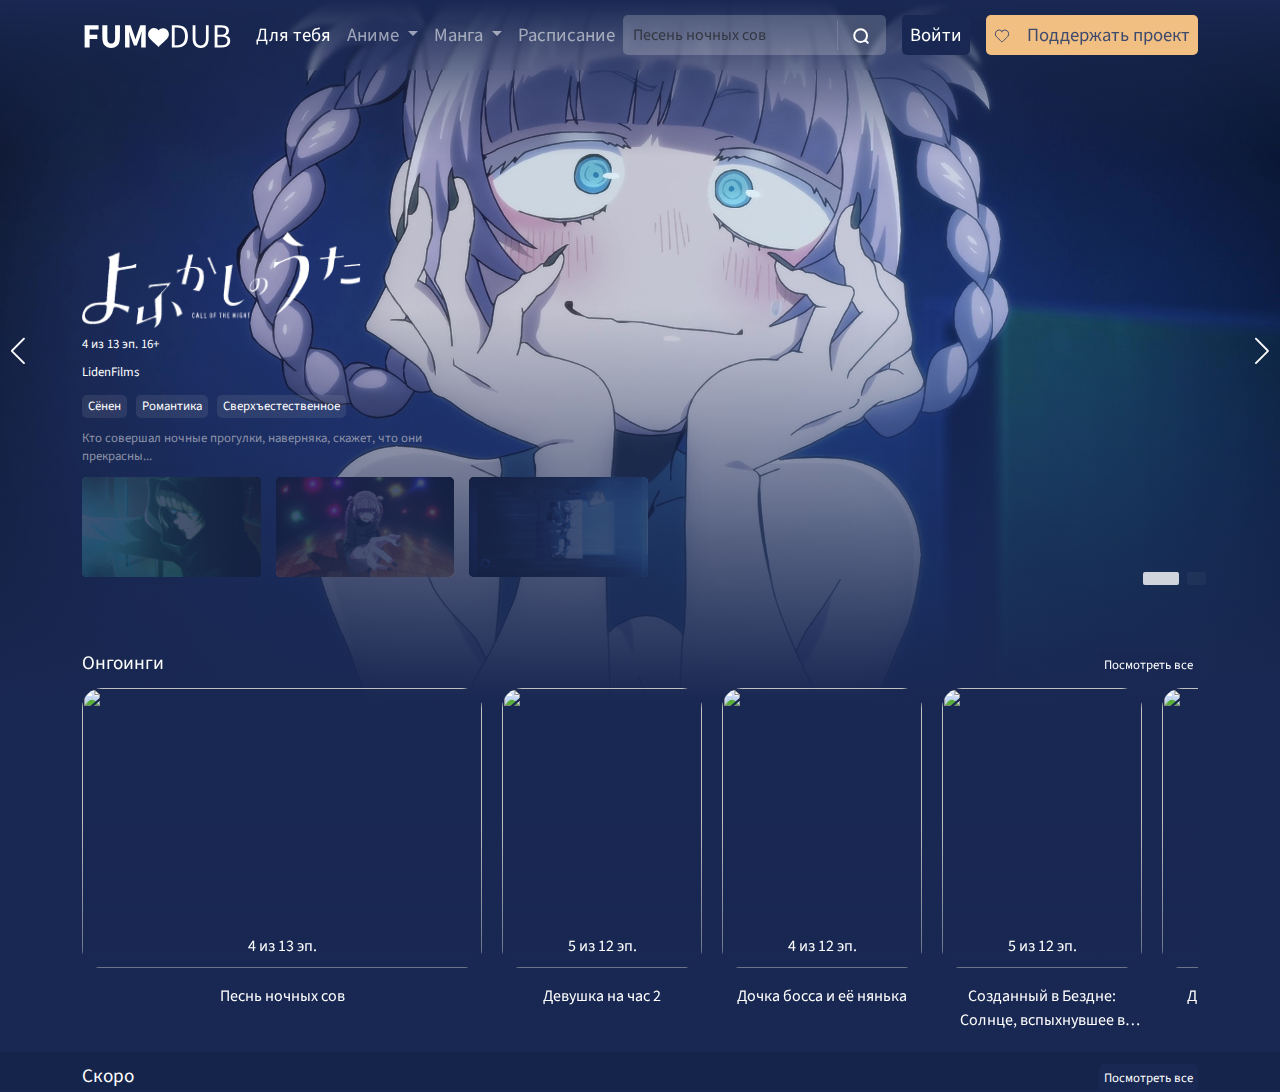
==== index.html @ e78cfb51 "Add files via upload" ====
<!DOCTYPE html>
<html lang="en">

<head>
  <meta charset="UTF-8">
  <meta http-equiv="X-UA-Compatible" content="IE=edge">
  <meta name="viewport" content="width=device-width, initial-scale=1.0">
  <title>Document</title>

  <link rel="preconnect" href="https://fonts.googleapis.com">
  <link rel="preconnect" href="https://cdn.jsdelivr.net">
  <link rel="preconnect" href="https://fonts.gstatic.com" crossorigin>

  <!-- style -->
  <link href="https://fonts.googleapis.com/css2?family=Source+Sans+Pro:wght@400;900&display=swap" rel="stylesheet">
  <link href="https://cdn.jsdelivr.net/npm/bootstrap@5.2.0/dist/css/bootstrap.min.css" rel="stylesheet">
  <link href="https://cdn.jsdelivr.net/npm/swiper@8/swiper-bundle.min.css" rel="stylesheet">
  <link rel="stylesheet" href="assets/css/style.css">
  <link rel="stylesheet" href="assets/css/about.css">
  <link rel="stylesheet" href="assets/css/player.css">

  <!-- scripts -->
  <script src="https://cdn.jsdelivr.net/npm/workbox-cdn@5.1.4/workbox/workbox-sw.min.js"></script>
  <script src="https://cdn.jsdelivr.net/npm/jquery@3.2.1/dist/jquery.min.js"></script>
  <script src="https://cdn.jsdelivr.net/npm/bootstrap@5.2.0/dist/js/bootstrap.bundle.min.js"></script>
  <script src="https://cdn.jsdelivr.net/npm/swiper@8/swiper-bundle.min.js"></script>
  <script src="assets/js/script.js"></script>

</head>

<body>

  <header>
    <nav class="navbar navbar-expand-lg navbar-dark">
      <div class="container">
        <a class="navbar-brand" href="#">
          <span>
                        <strong>Fum</strong>❤️dub
                    </span>

          <svg width="150" height="44" viewBox="0 0 150 44" fill="none" xmlns="http://www.w3.org/2000/svg">
            <path d="M2.618 34.5V12.332H16.592V16.548H7.616V21.682H15.3V25.898H7.616V34.5H2.618ZM29.1861 34.908C26.3074 34.908 24.1087 34.058 22.5901 32.358C21.0714 30.658 20.3121 27.9493 20.3121 24.232V12.332H25.3441V24.742C25.3441 26.918 25.6727 28.4367 26.3301 29.298C26.9874 30.1593 27.9394 30.59 29.1861 30.59C30.4327 30.59 31.3961 30.1593 32.0761 29.298C32.7561 28.4367 33.0961 26.918 33.0961 24.742V12.332H37.9241V24.232C37.9241 27.9493 37.1761 30.658 35.6801 32.358C34.2067 34.058 32.0421 34.908 29.1861 34.908ZM43.0594 34.5V12.332H48.5334L52.1034 22.192C52.3301 22.8267 52.5454 23.4953 52.7494 24.198C52.9534 24.9007 53.1687 25.592 53.3954 26.272H53.5314C53.7581 25.592 53.9621 24.9007 54.1434 24.198C54.3474 23.4953 54.5627 22.8267 54.7894 22.192L58.2914 12.332H63.7314V34.5H59.1754V26.374C59.1754 25.6487 59.2094 24.844 59.2774 23.96C59.3681 23.0533 59.4587 22.1467 59.5494 21.24C59.6627 20.3333 59.7534 19.5287 59.8214 18.826H59.6854L57.8834 24.096L54.7214 32.562H51.9674L48.8054 24.096L47.0374 18.826H46.9014C46.9921 19.5287 47.0827 20.3333 47.1734 21.24C47.2641 22.1467 47.3434 23.0533 47.4114 23.96C47.5021 24.844 47.5474 25.6487 47.5474 26.374V34.5H43.0594ZM89.8198 34.5V12.196H95.3958C98.8411 12.196 101.459 13.1593 103.25 15.086C105.04 16.99 105.936 19.71 105.936 23.246C105.936 26.8047 105.04 29.57 103.25 31.542C101.482 33.514 98.9091 34.5 95.5318 34.5H89.8198ZM92.6418 32.188H95.1918C97.7984 32.188 99.7478 31.406 101.04 29.842C102.354 28.2553 103.012 26.0567 103.012 23.246C103.012 20.4353 102.354 18.282 101.04 16.786C99.7478 15.2673 97.7984 14.508 95.1918 14.508H92.6418V32.188ZM118.66 34.908C117.141 34.908 115.77 34.602 114.546 33.99C113.344 33.378 112.392 32.3693 111.69 30.964C110.987 29.5587 110.636 27.666 110.636 25.286V12.196H113.458V25.354C113.458 27.1447 113.684 28.5613 114.138 29.604C114.614 30.624 115.237 31.3493 116.008 31.78C116.801 32.2107 117.685 32.426 118.66 32.426C119.657 32.426 120.552 32.2107 121.346 31.78C122.139 31.3493 122.762 30.624 123.216 29.604C123.692 28.5613 123.93 27.1447 123.93 25.354V12.196H126.65V25.286C126.65 27.666 126.298 29.5587 125.596 30.964C124.893 32.3693 123.941 33.378 122.74 33.99C121.538 34.602 120.178 34.908 118.66 34.908ZM132.652 34.5V12.196H139.282C140.8 12.196 142.126 12.3773 143.26 12.74C144.416 13.1027 145.311 13.6807 145.946 14.474C146.603 15.2673 146.932 16.3213 146.932 17.636C146.932 18.7467 146.648 19.7553 146.082 20.662C145.538 21.546 144.733 22.158 143.668 22.498V22.634C145.005 22.8833 146.093 23.45 146.932 24.334C147.793 25.218 148.224 26.4307 148.224 27.972C148.224 29.4227 147.861 30.6353 147.136 31.61C146.433 32.5847 145.447 33.31 144.178 33.786C142.908 34.262 141.435 34.5 139.758 34.5H132.652ZM135.474 21.682H138.772C140.676 21.682 142.047 21.3533 142.886 20.696C143.724 20.0387 144.144 19.1433 144.144 18.01C144.144 16.718 143.702 15.8 142.818 15.256C141.956 14.712 140.653 14.44 138.908 14.44H135.474V21.682ZM135.474 32.256H139.35C141.276 32.256 142.772 31.9047 143.838 31.202C144.903 30.4767 145.436 29.366 145.436 27.87C145.436 26.4873 144.903 25.4787 143.838 24.844C142.795 24.1867 141.299 23.858 139.35 23.858H135.474V32.256Z" fill="white" />
            <path fill-rule="evenodd" clip-rule="evenodd" d="M76.4928 17.3498C74.4101 14.915 70.9372 14.26 68.3277 16.4896C65.7183 18.7191 65.3509 22.4469 67.4001 25.0838C69.1039 27.2762 74.2601 31.9001 75.95 33.3967C76.1391 33.5641 76.2336 33.6479 76.3439 33.6807C76.4401 33.7095 76.5454 33.7095 76.6417 33.6807C76.7519 33.6479 76.8465 33.5641 77.0355 33.3967C78.7255 31.9001 83.8817 27.2762 85.5854 25.0838C87.6346 22.4469 87.3121 18.6957 84.6578 16.4896C82.0036 14.2835 78.5754 14.915 76.4928 17.3498Z" fill="white" />
          </svg>
        </a>

        <button class="navbar-toggler" type="button" data-bs-toggle="collapse" data-bs-target="#navbarSupportedContent" aria-controls="navbarSupportedContent" aria-expanded="false" aria-label="Toggle navigation">
          <span class="navbar-toggler-icon"></span>
        </button>

        <div class="collapse navbar-collapse" id="navbarSupportedContent">
          <ul class="navbar-nav me-auto mb-2 mb-lg-0">
            <li class="nav-item">
              <a class="nav-link active" aria-current="page" href="#">Для тебя</a>
            </li>
            <li class="nav-item dropdown">
              <a class="nav-link dropdown-toggle" href="#" role="button" data-bs-toggle="dropdown" aria-expanded="false">
                                Аниме
                            </a>
              <ul class="dropdown-menu">
                <li><a class="dropdown-item" href="#">Аниме</a></li>
                <li><a class="dropdown-item" href="#">Хентай</a></li>
                <li><a class="dropdown-item" href="#">Фильмы</a></li>
                <li><a class="dropdown-item" href="#">Овы</a></li>
              </ul>
            </li>
            <li class="nav-item dropdown">
              <a class="nav-link dropdown-toggle" href="#" role="button" data-bs-toggle="dropdown" aria-expanded="false">
                                Манга
                            </a>
              <ul class="dropdown-menu">
                <li><a class="dropdown-item" href="#">Манга</a></li>
                <li><a class="dropdown-item" href="#">Хентай манга</a></li>
              </ul>
            </li>
            <li class="nav-item">
              <a class="nav-link" aria-current="page" href="#">Расписание</a>
            </li>
          </ul>
          <form class="d-flex mb-2 mb-lg-0" role="search">
            <input class="form-control me-2" type="search" placeholder="Песень ночных сов" aria-label="Search">
            <button type="submit">
              <svg width="18" height="18" viewBox="0 0 18 18" fill="none" xmlns="http://www.w3.org/2000/svg">
                <path d="M15.75 15.75L13.1251 13.125M15 8.625C15 12.1458 12.1458 15 8.625 15C5.10418 15 2.25 12.1458 2.25 8.625C2.25 5.10418 5.10418 2.25 8.625 2.25C12.1458 2.25 15 5.10418 15 8.625Z" stroke="white" stroke-width="2" stroke-linecap="round" stroke-linejoin="round" />
              </svg>
            </button>
          </form>
          <ul class="navbar-nav ms-lg-3">
            <li class="nav-item">
              <a class="nav-link btn-default" aria-current="page" href="#">Войти</a>
            </li>

            <li class="nav-item">
              <a class="nav-link ms-lg-3 btn-primary" aria-current="page" href="#">
                <svg width="16" height="16" viewBox="0 0 16 16" fill="none" xmlns="http://www.w3.org/2000/svg">
                  <path fill-rule="evenodd" clip-rule="evenodd" d="M7.99548 3.42388C6.66257 1.8656 4.43987 1.44643 2.76984 2.87334C1.0998 4.30026 0.864686 6.68598 2.17617 8.3736C3.26659 9.77674 6.56656 12.7361 7.64811 13.6939C7.76911 13.801 7.82961 13.8546 7.90018 13.8757C7.96178 13.8941 8.02917 13.8941 8.09077 13.8757C8.16134 13.8546 8.22184 13.801 8.34284 13.6939C9.42439 12.7361 12.7244 9.77674 13.8148 8.3736C15.1263 6.68598 14.9199 4.28525 13.2211 2.87334C11.5224 1.46144 9.32838 1.8656 7.99548 3.42388Z" stroke="currentColor" stroke-linecap="round" stroke-linejoin="round" />
                </svg>
                <span>Поддержать проект</span>
              </a>
            </li>
          </ul>
        </div>
      </div>
    </nav>
  </header>

  <main>
    <section class="slider">
      <div class="swiper swiper-height" id="main">
        <div class="swiper-wrapper">

          <div class="swiper-slide">
            <div class="swiper-slide-image">
              <img src="assets/img/bg0.jpg" alt="">
            </div>
            <script>
              $(function() {
                var height = window.innerHeight
                document.documentElement.clientHeight
                document.body.clientHeight;
                $('.swiper-height').height(height - 200);
              });
            </script>
            <div class="content">
              <div class="container">
                <div class="swiper-info">
                  <a href="#" class="image"><img src="assets/img/logo0.png" alt=""></a>
                  <br>
                  <span class="episodes">4 из 13 эп. <span class="age">16+</span></span>
                  <br>
                  <span class="studio">LidenFilms</span>

                  <span class="genres">
                                    <a class="genre">Сёнен</a>
                                    <a class="genre">Романтика</a>
                                    <a class="genre">Сверхъестественное</a>
                                </span>

                  <div class="description">Кто совершал ночные прогулки, наверняка, скажет, что они прекрасны...</div>
                </div>

                <div class="screenshots">
                  <a href="assets/img/scr01.jpg" class="screenshot"><img src="assets/img/scr01.jpg" alt=""></a>
                  <a href="assets/img/scr02.jpg" class="screenshot"><img src="assets/img/scr02.jpg" alt=""></a>
                  <a href="assets/img/scr03.jpg" class="screenshot"><img src="assets/img/scr03.jpg" alt=""></a>
                </div>
              </div>
            </div>
          </div>

          <div class="swiper-slide">
            <div class="swiper-slide-image">
              <img src="assets/img/bg0.jpg" alt="">
            </div>
            <div class="content">
              <div class="container">
                <div class="swiper-info">
                  <a href="#" class="image"><img src="assets/img/logo0.png" alt=""></a>
                  <br>
                  <span class="episodes">4 из 13 эп. <span class="age">16+</span></span>
                  <br>
                  <span class="studio">LidenFilms</span>

                  <span class="genres">
                                    <a class="genre">Сёнен</a>
                                    <a class="genre">Романтика</a>
                                    <a class="genre">Сверхъестественное</a>
                                </span>

                  <div class="description">Кто совершал ночные прогулки, наверняка, скажет, что они прекрасны...</div>
                </div>

                <div class="screenshots">
                  <a href="assets/img/scr01.jpg" class="screenshot"><img src="assets/img/scr01.jpg" alt=""></a>
                  <a href="assets/img/scr02.jpg" class="screenshot"><img src="assets/img/scr02.jpg" alt=""></a>
                  <a href="assets/img/scr03.jpg" class="screenshot"><img src="assets/img/scr03.jpg" alt=""></a>
                </div>
              </div>
            </div>
          </div>

        </div>

        <div class="swiper-button-prev"></div>
        <div class="swiper-button-next"></div>

        <div class="swiper-pagination-controll">
          <div class="container">
            <div class="swiper-pagination"></div>
          </div>
        </div>

      </div>
    </section>
    <section class="container ongoing-main">
      <div class="ongoing-btn">
        <div><span>Онгоинги</span></div>
        <div><a href="#">Посмотреть все</a></div>
      </div>
    </section>
    <section class="container">
      <div class="swiper swiper-list" first-big="true">
        <div class="swiper-wrapper">
          <a href="about.html" class="swiper-slide swiper-slide-poster">
            <div class="image">
              <img class="anime-poster-main" src="https://sun9-36.userapi.com/impg/wXo1UVADzMDuI8hibMqL_8cpgNIxTIYBtW_VhA/epdQDRCriRQ.jpg?size=1260x1786&quality=96&sign=2b623935d46c7ee5505190f42ed2bf5a&type=album" alt="">
              <div class="episodes">4 из 13 эп.</div>
            </div>
            <div class="title">Песнь ночных сов</div>
          </a>
          <a href="about.html" class="swiper-slide swiper-slide-poster">
            <div class="image">
              <img class="anime-poster-main" src="https://sun9-3.userapi.com/impg/DoBTy8W7w6cqKaO_12uG78fiJSIqXBZRsSCsbg/OPRW8thlWY4.jpg?size=707x1000&quality=95&sign=cbfad263cde83dfdc680903c0025e70d&type=album" alt="">
              <div class="episodes">5 из 12 эп.</div>
            </div>
            <div class="title">Девушка на час 2</div>
          </a>
          <a href="about.html" class="swiper-slide swiper-slide-poster">
            <div class="image">
              <img class="anime-poster-main" src="https://sun9-45.userapi.com/impg/wmu4uMLK-QwYuEIvQAkOTqwExYdGSAnVXVRViQ/m_YUSYq-Ga4.jpg?size=688x1120&quality=96&sign=d61592c447057a402175e8a237e7e74c&type=album" alt="">
              <div class="episodes">4 из 12 эп.</div>
            </div>
            <div class="title">Дочка босса и её нянька</div>
          </a>
          <a href="about.html" class="swiper-slide swiper-slide-poster">
            <div class="image">
              <img class="anime-poster-main" src="https://sun9-60.userapi.com/impg/_YRfi_prMwHhV37LLju9EHQGHpnNfick9dM_KA/ryatw5zHJkA.jpg?size=707x1000&quality=96&sign=8c1041b75efceeb5e719c19bf1d57327&type=album" alt="">
              <div class="episodes">5 из 12 эп.</div>
            </div>
            <div class="title">Созданный в Бездне: Солнце, вспыхнувшее в Золотом городе</div>
          </a>
          <a href="about.html" class="swiper-slide swiper-slide-poster">
            <div class="image">
              <img class="anime-poster-main" src="https://sun9-81.userapi.com/impg/MOnAEN0eyhpMWIPsws3V8llrSMppDs4J3yWBjg/apfCZVIvGHw.jpg?size=1280x1808&quality=96&sign=9f707db19ef6244c79883fc5fdcaa477&type=album" alt="">
              <div class="episodes">5 из 12 эп.</div>
            </div>
            <div class="title">Дропкик злого духа 3</div>
          </a>
          <a href="about.html" class="swiper-slide swiper-slide-poster">
            <div class="image">
              <img class="anime-poster-main" src="https://sun9-4.userapi.com/impg/alSgw8CmjbtAOTUTYUBo_UzrS_fKNnov1ypz5g/kiW3yWqIyaU.jpg?size=749x801&quality=95&sign=7a9cbee7952a25131de99fe504221c07&type=album" alt="">
              <div class="episodes">228 из 1337 эп.</div>
            </div>
            <div class="title">Заглушка для свайпа</div>
          </a>
          <a href="about.html" class="swiper-slide swiper-slide-poster">
            <div class="image">
              <img class="anime-poster-main" src="https://sun9-4.userapi.com/impg/alSgw8CmjbtAOTUTYUBo_UzrS_fKNnov1ypz5g/kiW3yWqIyaU.jpg?size=749x801&quality=95&sign=7a9cbee7952a25131de99fe504221c07&type=album" alt="">
              <div class="episodes">228 из 1337 эп.</div>
            </div>
            <div class="title">Заглушка для свайпа</div>
          </a>
          <a href="about.html" class="swiper-slide swiper-slide-poster">
            <div class="image">
              <img class="anime-poster-main" src="https://sun9-4.userapi.com/impg/alSgw8CmjbtAOTUTYUBo_UzrS_fKNnov1ypz5g/kiW3yWqIyaU.jpg?size=749x801&quality=95&sign=7a9cbee7952a25131de99fe504221c07&type=album" alt="">
              <div class="episodes">228 из 1337 эп.</div>
            </div>
            <div class="title">Заглушка для свайпа</div>
          </a>
          <a href="about.html" class="swiper-slide swiper-slide-poster">
            <div class="image">
              <img class="anime-poster-main" src="https://sun9-4.userapi.com/impg/alSgw8CmjbtAOTUTYUBo_UzrS_fKNnov1ypz5g/kiW3yWqIyaU.jpg?size=749x801&quality=95&sign=7a9cbee7952a25131de99fe504221c07&type=album" alt="">
              <div class="episodes">228 из 1337 эп.</div>
            </div>
            <div class="title">Заглушка для свайпа</div>
          </a>
          <a href="about.html" class="swiper-slide swiper-slide-poster">
            <div class="image">
              <img class="anime-poster-main" src="https://sun9-4.userapi.com/impg/alSgw8CmjbtAOTUTYUBo_UzrS_fKNnov1ypz5g/kiW3yWqIyaU.jpg?size=749x801&quality=95&sign=7a9cbee7952a25131de99fe504221c07&type=album" alt="">
              <div class="episodes">228 из 1337 эп.</div>
            </div>
            <div class="title">Заглушка для свайпа</div>
          </a>
          <a href="about.html" class="swiper-slide swiper-slide-poster">
            <div class="image">
              <img class="anime-poster-main" src="https://sun9-4.userapi.com/impg/alSgw8CmjbtAOTUTYUBo_UzrS_fKNnov1ypz5g/kiW3yWqIyaU.jpg?size=749x801&quality=95&sign=7a9cbee7952a25131de99fe504221c07&type=album" alt="">
              <div class="episodes">228 из 1337 эп.</div>
            </div>
            <div class="title">Заглушка для свайпа</div>
          </a>
          <a href="about.html" class="swiper-slide swiper-slide-poster">
            <div class="image">
              <img class="anime-poster-main" src="https://sun9-4.userapi.com/impg/alSgw8CmjbtAOTUTYUBo_UzrS_fKNnov1ypz5g/kiW3yWqIyaU.jpg?size=749x801&quality=95&sign=7a9cbee7952a25131de99fe504221c07&type=album" alt="">
              <div class="episodes">228 из 1337 эп.</div>
            </div>
            <div class="title">Заглушка для свайпа</div>
          </a>
          <a href="about.html" class="swiper-slide swiper-slide-poster">
            <div class="image">
              <img class="anime-poster-main" src="https://sun9-4.userapi.com/impg/alSgw8CmjbtAOTUTYUBo_UzrS_fKNnov1ypz5g/kiW3yWqIyaU.jpg?size=749x801&quality=95&sign=7a9cbee7952a25131de99fe504221c07&type=album" alt="">
              <div class="episodes">228 из 1337 эп.</div>
            </div>
            <div class="title">Заглушка для свайпа</div>
          </a>
          <a href="about.html" class="swiper-slide swiper-slide-poster">
            <div class="image">
              <img class="anime-poster-main" src="https://sun9-4.userapi.com/impg/alSgw8CmjbtAOTUTYUBo_UzrS_fKNnov1ypz5g/kiW3yWqIyaU.jpg?size=749x801&quality=95&sign=7a9cbee7952a25131de99fe504221c07&type=album" alt="">
              <div class="episodes">228 из 1337 эп.</div>
            </div>
            <div class="title">Заглушка для свайпа</div>
          </a>
          <a href="about.html" class="swiper-slide swiper-slide-poster">
            <div class="image">
              <img class="anime-poster-main" src="https://sun9-4.userapi.com/impg/alSgw8CmjbtAOTUTYUBo_UzrS_fKNnov1ypz5g/kiW3yWqIyaU.jpg?size=749x801&quality=95&sign=7a9cbee7952a25131de99fe504221c07&type=album" alt="">
              <div class="episodes">228 из 1337 эп.</div>
            </div>
            <div class="title">Заглушка для свайпа</div>
          </a>
          <a href="about.html" class="swiper-slide swiper-slide-poster">
            <div class="image">
              <img class="anime-poster-main" src="https://sun9-4.userapi.com/impg/alSgw8CmjbtAOTUTYUBo_UzrS_fKNnov1ypz5g/kiW3yWqIyaU.jpg?size=749x801&quality=95&sign=7a9cbee7952a25131de99fe504221c07&type=album" alt="">
              <div class="episodes">228 из 1337 эп.</div>
            </div>
            <div class="title">Заглушка для свайпа</div>
          </a>
        </div>
      </div>
    </section>
    <section class="later">
      <div class="container">
        <div class="later-btn">
          <div><span>Скоро</span></div>
          <div><a href="#">Посмотреть все</a></div>
        </div>
      </div>
    </section>
  </main>
</body>

</html>
---- assets/css/style.css ----
html {
  --navbar-color: #15244B;
  --text-prmary: #FFFFFF;
  --text-default: #8C93A8;
  --button-bg: #3F4B6D;
  --button-primary: #F2BF83;
  --button-primary--hover: #fcdab2;
  --bg: #192852;
  --bg-dark: #15244B;
  --bg-footer: #0D193A;
  --swiper-navigation-size: 27px !important;
}

html body {
  font-family: 'Source Sans Pro', sans-serif;
  background-color: var(--bg);
  color: var(--text-default);
  font-size: 14pt;
}

html body .navbar {
  position: fixed;
  left: 0;
  right: 0;
  top: 0;
  background: transparent;
  z-index: 1000;
  -webkit-backdrop-filter: blur(2px);
          backdrop-filter: blur(2px);
  -webkit-transition: .5s;
  transition: .5s;
}

html body .navbar.navbar-fixed {
  background-color: #15244bb8;
  -webkit-backdrop-filter: blur(10px);
          backdrop-filter: blur(10px);
  -webkit-transition: .5s;
  transition: .5s;
}

html body .navbar .navbar-brand span {
  display: none;
}

html body .navbar form[role=search] {
  background: rgba(255, 255, 255, 0.2);
  border-radius: 5px;
  padding: 5px 10px;
  -webkit-backdrop-filter: blur(10px);
          backdrop-filter: blur(10px);
}

html body .navbar form[role=search] button {
  background: none;
  border: none;
  position: relative;
  padding-left: 15px;
}

html body .navbar form[role=search] button::before {
  content: '';
  position: absolute;
  top: 0;
  left: 0;
  bottom: 0;
  background: rgba(217, 217, 217, 0.2);
  width: 1px;
  height: 100%;
}

html body .navbar form[role=search] input {
  padding: 0;
  background: none;
  border: none;
  color: white;
  min-width: 186px;
  outline: none !important;
}

html body .swiper.swiper-list {
  margin-bottom: 20px;
}

html body .swiper.swiper-list .swiper-slide-poster {
  text-align: center;
  text-decoration: none;
  color: var(--text-prmary);
  -webkit-transition: 1s;
  transition: 1s;
  font-size: 16px;
}

@media (min-width: 1200px) {
  html body .swiper.swiper-list .swiper-slide-poster {
    max-width: 200px;
  }
}

html body .swiper.swiper-list .swiper-slide-poster .image {
  width: 100%;
  height: 280px;
  overflow: hidden;
  position: relative;
  border-radius: 20px;
  margin-bottom: 16px;
}

html body .swiper.swiper-list .swiper-slide-poster .image::before {
  content: '';
  position: absolute;
  z-index: 1;
  left: 0;
  right: 0;
  bottom: 0;
  width: 100%;
  height: 280px;
  background: -webkit-gradient(linear, left top, left bottom, color-stop(47.24%, rgba(25, 40, 82, 0)), color-stop(94.78%, rgba(25, 40, 82, 0.5)));
  background: linear-gradient(180deg, rgba(25, 40, 82, 0) 47.24%, rgba(25, 40, 82, 0.5) 94.78%);
}

html body .swiper.swiper-list .swiper-slide-poster .image .episodes {
  position: absolute;
  left: 0;
  right: 0;
  bottom: 0;
  z-index: 2;
  text-align: center;
  color: var(--text-prmary);
  font-size: 16px;
  padding-bottom: 10px;
}

html body .swiper.swiper-list .swiper-slide-poster .image img {
  width: 100%;
  -o-object-fit: cover;
     object-fit: cover;
}

@media (min-width: 1200px) {
  html body .swiper[first-big=true] .swiper-slide-active {
    max-width: 400px;
    -webkit-transition: 1s;
    transition: 1s;
  }
}

html body .swiper#main {
  position: relative;
  width: 100%;
}

html body .swiper#main .swiper-button-next, html body .swiper#main .swiper-button-prev {
  color: var(--text-prmary);
}

html body .swiper#main .swiper-pagination-controll .container {
  position: relative;
}

html body .swiper#main .swiper-pagination-controll .container .swiper-pagination-bullets {
  left: unset;
  right: 0;
  bottom: 115px;
  display: -webkit-box;
  display: -ms-flexbox;
  display: flex;
  width: auto;
}

html body .swiper#main .swiper-pagination-controll .container .swiper-pagination-bullets .swiper-pagination-bullet {
  width: 19px;
  height: 13px;
  background: rgba(255, 255, 255, 0.2);
  border-radius: 2px;
  -webkit-transition: .3s;
  transition: .3s;
}

html body .swiper#main .swiper-pagination-controll .container .swiper-pagination-bullets .swiper-pagination-bullet.swiper-pagination-bullet-active {
  width: 36px;
  height: 13px;
  background: rgba(255, 255, 255, 0.8);
  border-radius: 2px;
  -webkit-transition: .3s;
  transition: .3s;
}

html body .swiper#main .swiper-slide {
  position: relative;
  z-index: 0;
}
.swiper-slide .title {
  overflow: hidden;
  text-overflow: ellipsis;
  display: -webkit-box;
  -webkit-line-clamp: 2;
          line-clamp: 2; 
  -webkit-box-orient: vertical;
}

html body .swiper#main .swiper-slide::before {
  content: '';
  position: absolute;
  top: 0;
  left: 0;
  right: 0;
  height: 156px;
  background: -webkit-gradient(linear, left top, left bottom, from(#192852), to(rgba(24, 38, 80, 0)));
  background: linear-gradient(180deg, #192852 0%, rgba(24, 38, 80, 0) 100%);
  z-index: 5;
  pointer-events: none;
  -webkit-user-select: none;
     -moz-user-select: none;
      -ms-user-select: none;
          user-select: none;
}

html body .swiper#main .swiper-slide::after {
  content: '';
  position: absolute;
  bottom: 0;
  left: 0;
  right: 0;
  height: 392px;
  background: -webkit-gradient(linear, left top, left bottom, from(rgba(24, 38, 80, 0)), color-stop(58.85%, rgba(24, 39, 81, 0.64)), to(#192852));
  background: linear-gradient(180deg, rgba(24, 38, 80, 0) 0%, rgba(24, 39, 81, 0.64) 58.85%, #192852 100%);
  z-index: 5;
  pointer-events: none;
  -webkit-user-select: none;
     -moz-user-select: none;
      -ms-user-select: none;
          user-select: none;
}

html body .swiper#main .swiper-slide .swiper-slide-image {
  pointer-events: none;
  -webkit-user-select: none;
     -moz-user-select: none;
      -ms-user-select: none;
          user-select: none;
}

html body .swiper#main .swiper-slide .swiper-slide-image img {
  width: 100%;
  -o-object-fit: cover;
     object-fit: cover;
}

html body .swiper#main .swiper-slide .content {
  position: absolute;
  z-index: 10;
  bottom: 123px;
  left: 0;
  right: 0;
  margin-left: 0px;
  -webkit-transition: .3s;
  transition: .3s;
}

html body .swiper#main .swiper-slide .content .container {
  display: -webkit-box;
  display: -ms-flexbox;
  display: flex;
  -webkit-box-orient: vertical;
  -webkit-box-direction: normal;
      -ms-flex-direction: column;
          flex-direction: column;
  -webkit-box-align: start;
      -ms-flex-align: start;
          align-items: flex-start;
}

html body .swiper#main .swiper-slide .content .container .image {
  margin-bottom: 2%;
  -webkit-transform: scale(1);
          transform: scale(1);
  -webkit-transition: .3s;
  transition: .3s;
}

html body .swiper#main .swiper-slide .content .container .image img {
  width: 50%;
}

html body .swiper#main .swiper-slide .content .container .image:hover {
  -webkit-transform: scale(1.1);
          transform: scale(1.1);
  -webkit-transition: .3s;
  transition: .3s;
}

html body .swiper#main .swiper-slide .content .container .episodes {
  color: var(--text-prmary);
  font-size: 1vw;
}

html body .swiper#main .swiper-slide .content .container .studio {
  color: var(--text-prmary);
  font-size: 1vw;
}

html body .swiper#main .swiper-slide .content .container .genres {
  display: -webkit-box;
  display: -ms-flexbox;
  display: flex;
  margin-bottom: 2%;
  margin-top: 2%;
}

html body .swiper#main .swiper-slide .content .container .genres a {
  color: var(--text-prmary);
  background: rgba(217, 217, 217, 0.1);
  border-radius: 5px;
  padding: 2px 6px;
  gap: 10px;
  margin-right: 9px;
  font-size: 1vw;
  text-decoration: none;
}

html body .swiper#main .swiper-slide .content .container .description {
  width: 70%;
  margin-bottom: 2%;
  line-height: 18px;
  font-size: 1vw;
  overflow: hidden;
  text-overflow: ellipsis;
  display: -webkit-box;
  -webkit-line-clamp: 2;
          line-clamp: 2; 
  -webkit-box-orient: vertical;
}

html body .swiper#main .swiper-slide .content .container .screenshots {
  display: -webkit-box;
  display: -ms-flexbox;
  display: flex;
}

html body .swiper#main .swiper-slide .content .container .screenshots .screenshot {
  position: relative;
  border-radius: 5px;
  overflow: hidden;
  margin-right: 15px;
  width: 16%;
}

html body .swiper#main .swiper-slide .content .container .screenshots .screenshot img {
  width: 100%;
  -o-object-fit: cover;
     object-fit: cover;
}

html body .swiper#main .swiper-slide .content .container .screenshots .screenshot::before {
  content: '';
  position: absolute;
  background: rgba(25, 40, 83, 0.8);
  z-index: 1;
  left: 0;
  right: 0;
  bottom: 0;
  top: 0;
  opacity: 1;
  -webkit-transition: .3s;
  transition: .3s;
}

html body .swiper#main .swiper-slide .content .container .screenshots .screenshot:hover::before {
  opacity: .5;
  -webkit-transition: .3s;
  transition: .3s;
}

html body .swiper#main .swiper-slide.swiper-slide-next .content, html body .swiper#main .swiper-slide.swiper-slide-duplicate-next .content {
  margin-left: 200px;
  -webkit-transition: .5s;
  transition: .5s;
  opacity: 0;
}

html body .swiper#main .swiper-slide.swiper-slide-prev .content, html body .swiper#main .swiper-slide.swiper-slide-duplicate-prev .content {
  margin-left: -200px;
  -webkit-transition: .5s;
  transition: .5s;
  opacity: 0;
}

html body .swiper#main .swiper-slide.swiper-slide-active .content {
  margin-left: 0px;
  -webkit-transition: 1.5s;
  transition: 1.5s;
  opacity: 1;
}

.btn-primary {
  background: var(--button-primary);
  border-radius: 5px;
  color: var(--button-bg);
  padding: 6px 10px;
  font-weight: 400;
}

.btn-primary svg {
  margin-right: 13px;
}

.btn-primary:hover {
  background: var(--button-primary--hover);
}

.btn-default {
  background: var(--bg);
  border-radius: 5px;
  color: var(--text-prmary);
  padding: 6px 10px;
  font-weight: 400;
}

.btn-default:hover {
  background: var(--button-bg);
}
/*# sourceMappingURL=style.css.map */


.swiper-info {
  width: 50%;
}
.ongoing-main {
  margin-top: -4%;
  position: relative;
  z-index: 100;
  margin-bottom: 10px;
}
.ongoing-btn {
  display: flex;
  justify-content: space-between;
  align-items: center;
}
.ongoing-btn span {
  color: #FFFFFF;
  font-size: 1.5vw;
}
.ongoing-btn a {
  background: #192852;
  border-radius: 5px;
  color: #FFFFFF;
  padding: 5px;
  text-decoration: none;
  font-size: 1vw;
}
.later {
  background-color: #15244B;
  display: flex;
}
.later-btn {
  display: flex;
  justify-content: space-between;
  align-items: center;
  margin-top: 10px;
}
.later-btn span {
  color: #FFFFFF;
  font-size: 1.5vw;
}
.later-btn a {
  background: #192852;
  border-radius: 5px;
  color: #FFFFFF;
  padding: 5px;
  text-decoration: none;
  font-size: 1vw;
}
.anime-poster-main {
  height: 100%;
}
---- assets/css/about.css ----
body {
    overflow-y: scroll;
}

.trailer1 {
  max-width: 60%;
  margin-left: 40%;
}
  
.trailer2{
  width: 100%;
  position: relative;
  padding-top: 56.25%;
}
 
.trailer3 iframe{
  position: absolute;
  top: 0;
  width: 100%;
  height: 100%;
  border: none;
  pointer-events: none;
  user-select: none;
}

.trailer1::before {
  content: '';
  position: absolute;
  top: 0;
  left: 0;
  right: 0;
  padding-top: 36%;
  background: linear-gradient(263.67deg, #192852 4%, rgba(24, 38, 80, 0) 45%, rgba(24, 38, 80, 0) 86.92%);
  z-index: 5;
  }
.trailer1::after {
  content: '';
  position: absolute;
  top: 0;
  left: 0;
  right: 0;
  padding-top: 36%;
  background: linear-gradient(255.89deg, rgba(24, 38, 80, 0) 18.59%, #192852 56%);
  z-index: 5;
}

.about-info {
    display: flex;
    position: absolute;
    z-index: 7;
    display: flex;
    padding-top: 2%;
    align-items: center;
}
.about-info-style {
    width: 65%;
    vertical-align: bottom;
}
.about-info-description {
    overflow: hidden;
    text-overflow: ellipsis;
    display: -webkit-box;
    -webkit-line-clamp: 4;
            line-clamp: 4; 
    -webkit-box-orient: vertical;
    font-size: 1vw;
    margin-top: 10px;
    margin-bottom: 10px;
}
.about-title {
    color: #ffffff;
    font-size: 2vw;
}
.about-title-tr {
    font-size: 1.5vw;
}
.about-info-osn{
    font-size: 1vw;
}
.about-info-osn span{
    color: #ffffff;
}
.about-info-text-description {
    font-size: 1vw;
}
.about-info-text {
    font-size: 1vw;
    color: #ffffff;
}
.about-play {
    width: 45%;
}
.about-play img{
    display: flex;
    margin: auto;
    margin-right: 40%;
    width: 20%;
}
.about-btn a {
  background: rgba(217, 217, 217, 0.2);
  border-radius: 5px;
  color: #ffffff;
  text-decoration: none;
  padding: 3px;
  margin-right: 10px;
  font-size: 1vw;
}
.about-btn img {
    margin-right: 5px;
    padding: 5px;
}
.about-btn .watch {
    background: #FF8A00;
    color: #192852;
    font-weight:bolder;
}
.about-selecter {
    margin-top: 20px;
}
.tab {
    overflow: hidden;
    border-bottom: 1px solid rgba(255, 255, 255, 0.2);
  }
  .tab button {
    background-color: inherit;
    float: left;
    border: none;
    outline: none;
    cursor: pointer;
    padding: 14px 16px;
    font-size: 0.8vw;
    font-weight: bolder;
    color: #ffffff;
  }
  .tab button:hover {
    border-bottom: 5px solid currentColor;
  }
  .tab button.active {
    border-bottom: 5px solid currentColor;
  }
  .tabcontent {
    display: none;
    padding: 30px 0px;
    border-top: none;
  }

.episodes-selecter {
    display: flex;
    flex-wrap: wrap;
    gap: 2%;
}
.episodes-selecter a {
    width: 32%;
    text-decoration: none;
    margin-bottom: 15px;
}
.episodes-selecter img {
    width: 100%;
    border-radius: 10px;
    margin-bottom: 10px;
}
.episodes-selecter span {
    color: #ffffff;
    font-size: 1vw;
    width: 100%;
}
.rovnya {
    position: absolute;
    left: 50%;
    padding-top: 38%;
    -webkit-transform: translate(-50%, -50%);
    -moz-transform: translate(-50%, -50%);
    -ms-transform: translate(-50%, -50%);
    -o-transform: translate(-50%, -50%);
    transform: translate(-50%, -50%);
}
---- assets/css/player.css ----
.player1 {
    -ms-flex-preferred-size: 84%;
    flex-basis: 84%;
    max-width: 84%;
}

.player2{
  width: 100%;
  position: relative;
  padding: 0;
  padding-top: 56.25%;
}

.player3 iframe{
  position: absolute;
  top: 0;
  left: 0;
  width: 100%;
  height: 100%;
  border: none;
  border-radius: 10px;
}
.player-container {
    display: flex;
    margin-bottom: 14px
}

.player-select {
  -ms-flex-preferred-size: 30%;
  flex-basis: 30%;
  max-width: 30%;
  overflow: auto;
}
.player-select a {
  text-decoration: none;
}

.player-select-item {
  width: 100%;
  border-radius: 0px 10px 10px 0px;
  height: 25%;
  display: flex;
}
.player-select-item:hover {
  background: #121F43;
}

.select{
  background: #121F43;
}

.player-select-item img {
  width: 80%;
  margin-left: 10%;
  border-radius: 10px;
}
.psi {
  width: 50%;
  margin-top: auto;
  margin-bottom: auto;
  color: var(--text-prmary);
  font-size: 1vw;
  text-decoration: none;
}
.psi1 {
  white-space: nowrap;
  overflow: hidden;
  text-overflow: ellipsis;
}

div::-webkit-scrollbar {
  width: 0px;       
}
/*я заебался делать эти картинки, но они работают*/


/*кнопочки нахуй*/

.btn-player {
  display: flex;
  width: 73.6%;
  margin-bottom: 20px;
}
.btn-player img {
  margin-right: 5px;
  padding: 5px;
}
.btn-player1 {
  background: rgba(217, 217, 217, 0.2);
  border-radius: 5px;
  color: #FFFFFF;
  border: 0;
  padding: 5px;
  font-size: 1vw;
  text-decoration: none;
}
.btn-player2 {
  -ms-flex-preferred-size: 50%;
  flex-basis: 50%;
  max-width: 50%;
}
.btn-player2 a {
  margin-right: 9px;
}
.btn-player3 {
  margin: auto;
  right: 0;
  margin-right: 0;
}
.btn-player3 a {
  margin-left: 9px;
}
a:hover {
  color: var(--text-prmary);
}
/*кнопочки нахуй*/

/*описание нахуй*/

.description {
  font-size: 1vw;
}

.player-description {
  width: 73.6%;
}

.player-title {
  color: #FFFFFF;
  font-size: 2vw;
  text-decoration: none;
}
.player-title1 {
  font-size: 2vw;
}

.pdi {
  color: #FFFFFF;
  font-size: 1vw;
}
.pdip {
  border: 1px solid #D9D9D9;
  border-radius: 5px;
  align-items: center;
  padding: 5px;
}
.pizdec {
  background-color: #15244B;
  margin-top: 50px;
  display: block;
}


/*описание нахуй*/

/* комментарии */

.comments {
  display: flex;
}
.comments-all {
  width: 50%;
}

.comments-title {
  color: #FFFFFF;
  font-size: 2vw;
}

.comments-num {
  font-size: 2vw;
}

.comments-sort {
  margin-bottom: 20px;
}


.comments-sort .select {
  background: rgba(217, 217, 217, 0.2);
  border-radius: 5px;
  padding: 4px;
}
.comments-sort a {
  margin-right: 10px;
  text-decoration: none;
  color: #FFFFFF;
  font-size: 0.7vw;
}
#comments {
  width: 100%;
  background: #15244B;
  border-radius: 5px;
  outline: none;
  border: 0;
  resize: none;
  padding: 10px;
  color: #FFFFFF;
}
#comments::-webkit-scrollbar {
  width: 0px;       
}

.comments-btn {
  display: flex;
  justify-content: flex-end;
  margin-bottom: 20px;
}

.comments-btn #clear {
  background: #15244B;
  border-radius: 5px;
  color: #FFFFFF;
  border: 0;
  font-size: 1vw;
}

.comments-btn .submit {
  background: rgba(217, 217, 217, 0.2);
  border-radius: 5px;
  color: #FFFFFF;
  border: 0;
  margin-left: 5px;
  font-size: 1vw;
}
.comments-autor {
  display: flex;
  margin-bottom: 10px;
}
.comments-avatar {
  border-radius: 50%;
  width: 8%;
}
.comments-info {
  display: flex;
  flex-direction: column;
  margin-left: 5px;
}
.comments-name {
  color: #FFFFFF;
  font-size: 1vw;
}
.comments-time {
  font-size: 0.7vw;
}
.comments-rating {
  margin: auto;
  margin-right: 0;
}
.comments-text {
  margin-bottom: 10px;
  font-size: 1vw;
}
.comments-reply {
  color: #FFFFFF;
}
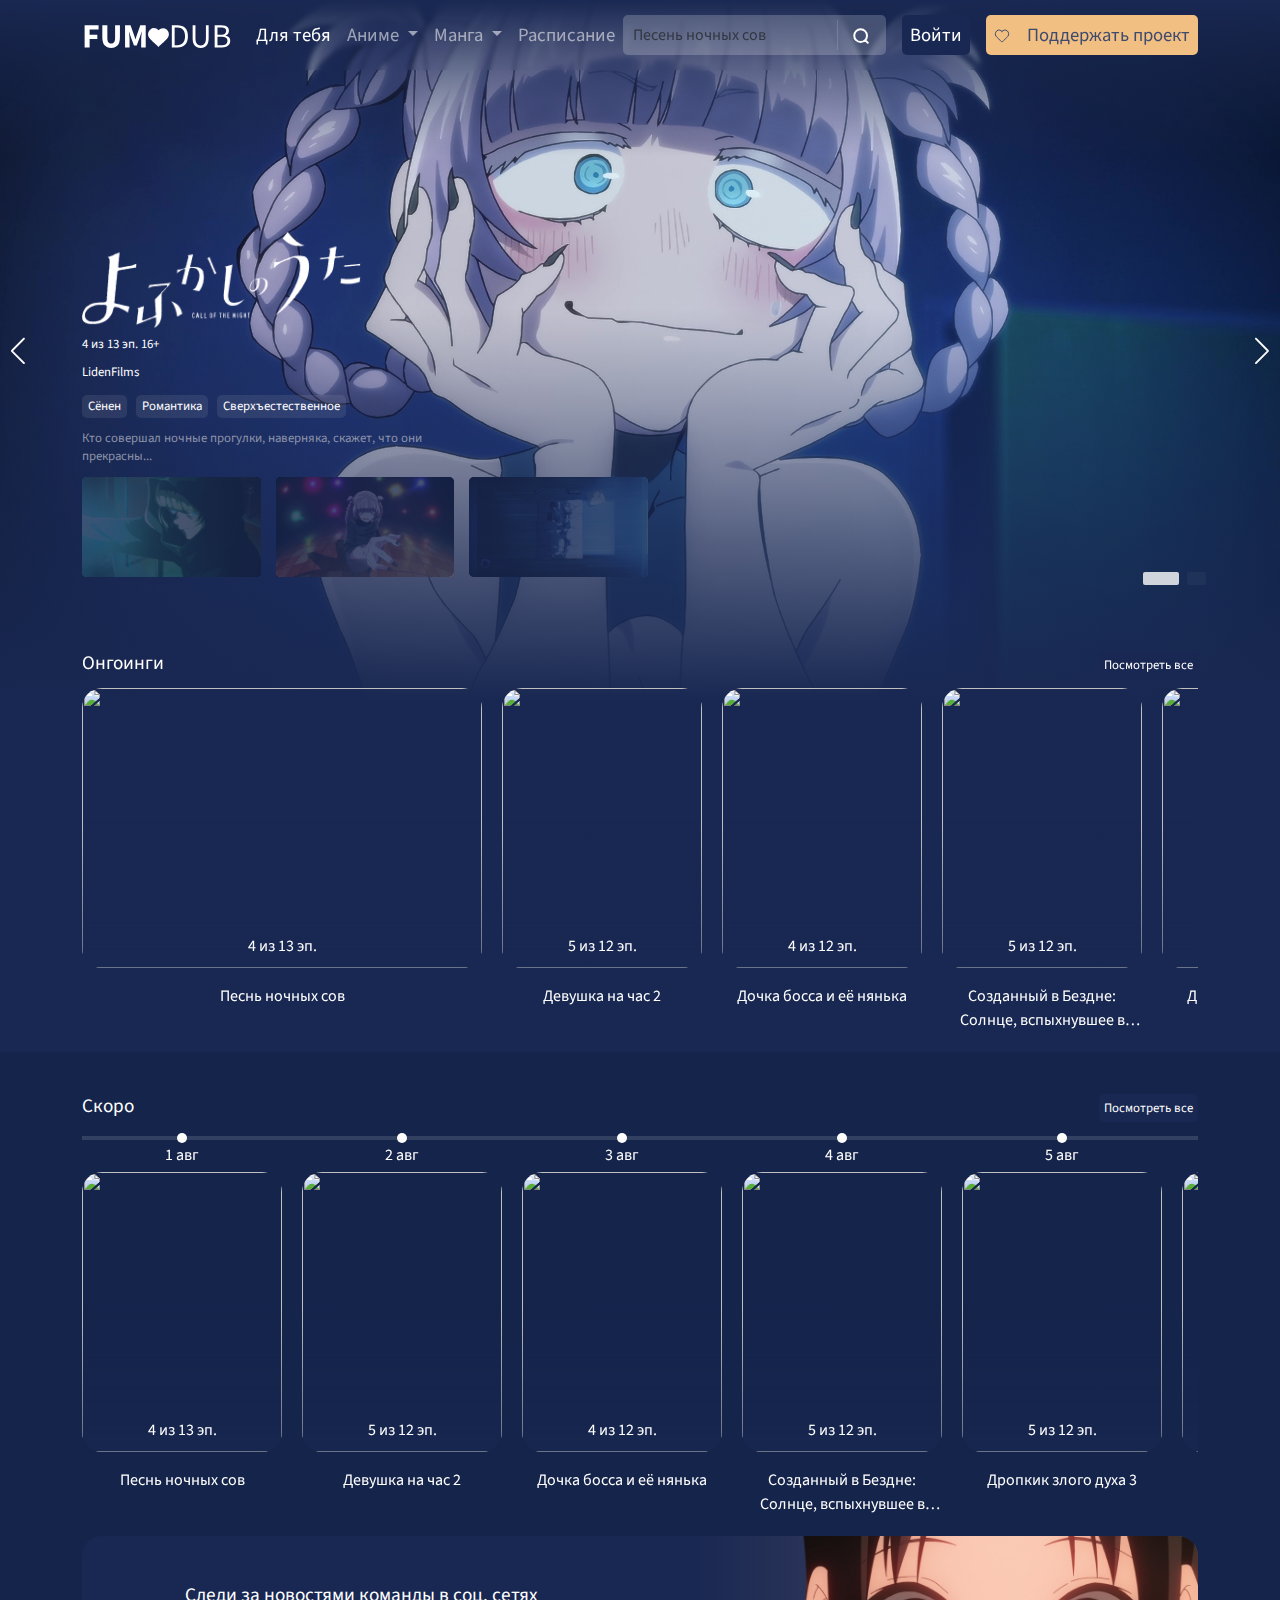
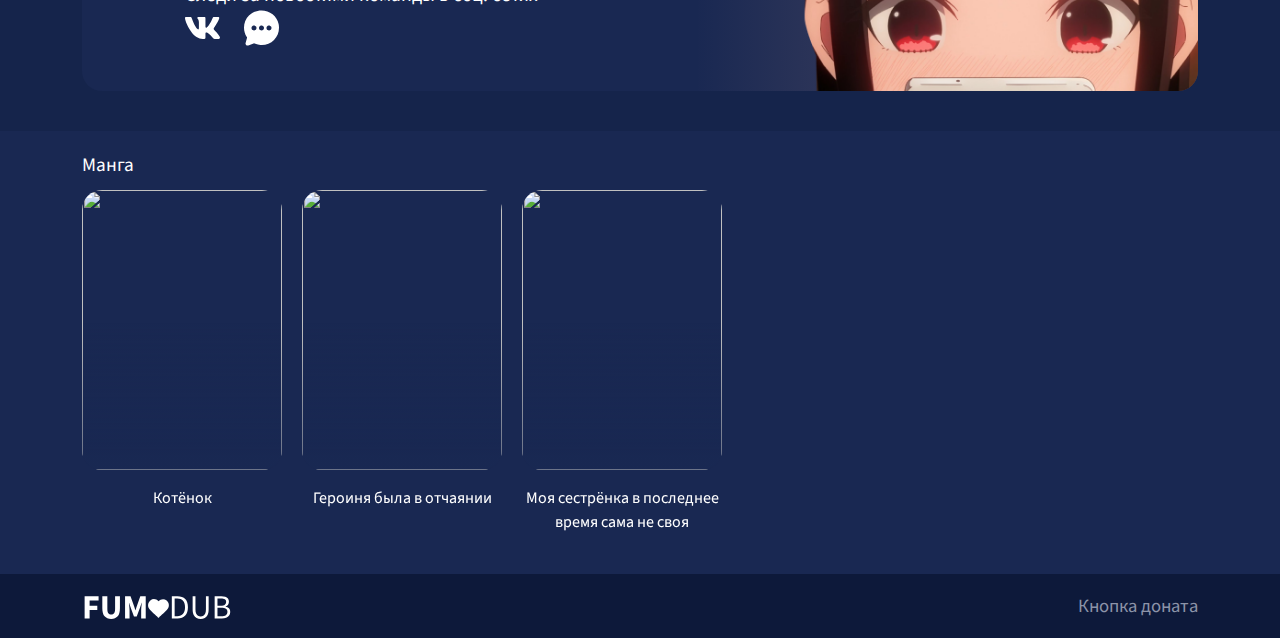
==== commit 2c1b90c5: "Add files via upload" ====
--- a/index.html
+++ b/index.html
@@ -199,120 +199,122 @@
       </div>
     </section>
     <section class="container">
-      <div class="swiper swiper-list" first-big="true">
-        <div class="swiper-wrapper">
-          <a href="about.html" class="swiper-slide swiper-slide-poster">
-            <div class="image">
-              <img class="anime-poster-main" src="https://sun9-36.userapi.com/impg/wXo1UVADzMDuI8hibMqL_8cpgNIxTIYBtW_VhA/epdQDRCriRQ.jpg?size=1260x1786&quality=96&sign=2b623935d46c7ee5505190f42ed2bf5a&type=album" alt="">
-              <div class="episodes">4 из 13 эп.</div>
-            </div>
-            <div class="title">Песнь ночных сов</div>
-          </a>
-          <a href="about.html" class="swiper-slide swiper-slide-poster">
-            <div class="image">
-              <img class="anime-poster-main" src="https://sun9-3.userapi.com/impg/DoBTy8W7w6cqKaO_12uG78fiJSIqXBZRsSCsbg/OPRW8thlWY4.jpg?size=707x1000&quality=95&sign=cbfad263cde83dfdc680903c0025e70d&type=album" alt="">
-              <div class="episodes">5 из 12 эп.</div>
-            </div>
-            <div class="title">Девушка на час 2</div>
-          </a>
-          <a href="about.html" class="swiper-slide swiper-slide-poster">
-            <div class="image">
-              <img class="anime-poster-main" src="https://sun9-45.userapi.com/impg/wmu4uMLK-QwYuEIvQAkOTqwExYdGSAnVXVRViQ/m_YUSYq-Ga4.jpg?size=688x1120&quality=96&sign=d61592c447057a402175e8a237e7e74c&type=album" alt="">
-              <div class="episodes">4 из 12 эп.</div>
-            </div>
-            <div class="title">Дочка босса и её нянька</div>
-          </a>
-          <a href="about.html" class="swiper-slide swiper-slide-poster">
-            <div class="image">
-              <img class="anime-poster-main" src="https://sun9-60.userapi.com/impg/_YRfi_prMwHhV37LLju9EHQGHpnNfick9dM_KA/ryatw5zHJkA.jpg?size=707x1000&quality=96&sign=8c1041b75efceeb5e719c19bf1d57327&type=album" alt="">
-              <div class="episodes">5 из 12 эп.</div>
-            </div>
-            <div class="title">Созданный в Бездне: Солнце, вспыхнувшее в Золотом городе</div>
-          </a>
-          <a href="about.html" class="swiper-slide swiper-slide-poster">
-            <div class="image">
-              <img class="anime-poster-main" src="https://sun9-81.userapi.com/impg/MOnAEN0eyhpMWIPsws3V8llrSMppDs4J3yWBjg/apfCZVIvGHw.jpg?size=1280x1808&quality=96&sign=9f707db19ef6244c79883fc5fdcaa477&type=album" alt="">
-              <div class="episodes">5 из 12 эп.</div>
-            </div>
-            <div class="title">Дропкик злого духа 3</div>
-          </a>
-          <a href="about.html" class="swiper-slide swiper-slide-poster">
-            <div class="image">
-              <img class="anime-poster-main" src="https://sun9-4.userapi.com/impg/alSgw8CmjbtAOTUTYUBo_UzrS_fKNnov1ypz5g/kiW3yWqIyaU.jpg?size=749x801&quality=95&sign=7a9cbee7952a25131de99fe504221c07&type=album" alt="">
-              <div class="episodes">228 из 1337 эп.</div>
-            </div>
-            <div class="title">Заглушка для свайпа</div>
-          </a>
-          <a href="about.html" class="swiper-slide swiper-slide-poster">
-            <div class="image">
-              <img class="anime-poster-main" src="https://sun9-4.userapi.com/impg/alSgw8CmjbtAOTUTYUBo_UzrS_fKNnov1ypz5g/kiW3yWqIyaU.jpg?size=749x801&quality=95&sign=7a9cbee7952a25131de99fe504221c07&type=album" alt="">
-              <div class="episodes">228 из 1337 эп.</div>
-            </div>
-            <div class="title">Заглушка для свайпа</div>
-          </a>
-          <a href="about.html" class="swiper-slide swiper-slide-poster">
-            <div class="image">
-              <img class="anime-poster-main" src="https://sun9-4.userapi.com/impg/alSgw8CmjbtAOTUTYUBo_UzrS_fKNnov1ypz5g/kiW3yWqIyaU.jpg?size=749x801&quality=95&sign=7a9cbee7952a25131de99fe504221c07&type=album" alt="">
-              <div class="episodes">228 из 1337 эп.</div>
-            </div>
-            <div class="title">Заглушка для свайпа</div>
-          </a>
-          <a href="about.html" class="swiper-slide swiper-slide-poster">
-            <div class="image">
-              <img class="anime-poster-main" src="https://sun9-4.userapi.com/impg/alSgw8CmjbtAOTUTYUBo_UzrS_fKNnov1ypz5g/kiW3yWqIyaU.jpg?size=749x801&quality=95&sign=7a9cbee7952a25131de99fe504221c07&type=album" alt="">
-              <div class="episodes">228 из 1337 эп.</div>
-            </div>
-            <div class="title">Заглушка для свайпа</div>
-          </a>
-          <a href="about.html" class="swiper-slide swiper-slide-poster">
-            <div class="image">
-              <img class="anime-poster-main" src="https://sun9-4.userapi.com/impg/alSgw8CmjbtAOTUTYUBo_UzrS_fKNnov1ypz5g/kiW3yWqIyaU.jpg?size=749x801&quality=95&sign=7a9cbee7952a25131de99fe504221c07&type=album" alt="">
-              <div class="episodes">228 из 1337 эп.</div>
-            </div>
-            <div class="title">Заглушка для свайпа</div>
-          </a>
-          <a href="about.html" class="swiper-slide swiper-slide-poster">
-            <div class="image">
-              <img class="anime-poster-main" src="https://sun9-4.userapi.com/impg/alSgw8CmjbtAOTUTYUBo_UzrS_fKNnov1ypz5g/kiW3yWqIyaU.jpg?size=749x801&quality=95&sign=7a9cbee7952a25131de99fe504221c07&type=album" alt="">
-              <div class="episodes">228 из 1337 эп.</div>
-            </div>
-            <div class="title">Заглушка для свайпа</div>
-          </a>
-          <a href="about.html" class="swiper-slide swiper-slide-poster">
-            <div class="image">
-              <img class="anime-poster-main" src="https://sun9-4.userapi.com/impg/alSgw8CmjbtAOTUTYUBo_UzrS_fKNnov1ypz5g/kiW3yWqIyaU.jpg?size=749x801&quality=95&sign=7a9cbee7952a25131de99fe504221c07&type=album" alt="">
-              <div class="episodes">228 из 1337 эп.</div>
-            </div>
-            <div class="title">Заглушка для свайпа</div>
-          </a>
-          <a href="about.html" class="swiper-slide swiper-slide-poster">
-            <div class="image">
-              <img class="anime-poster-main" src="https://sun9-4.userapi.com/impg/alSgw8CmjbtAOTUTYUBo_UzrS_fKNnov1ypz5g/kiW3yWqIyaU.jpg?size=749x801&quality=95&sign=7a9cbee7952a25131de99fe504221c07&type=album" alt="">
-              <div class="episodes">228 из 1337 эп.</div>
-            </div>
-            <div class="title">Заглушка для свайпа</div>
-          </a>
-          <a href="about.html" class="swiper-slide swiper-slide-poster">
-            <div class="image">
-              <img class="anime-poster-main" src="https://sun9-4.userapi.com/impg/alSgw8CmjbtAOTUTYUBo_UzrS_fKNnov1ypz5g/kiW3yWqIyaU.jpg?size=749x801&quality=95&sign=7a9cbee7952a25131de99fe504221c07&type=album" alt="">
-              <div class="episodes">228 из 1337 эп.</div>
-            </div>
-            <div class="title">Заглушка для свайпа</div>
-          </a>
-          <a href="about.html" class="swiper-slide swiper-slide-poster">
-            <div class="image">
-              <img class="anime-poster-main" src="https://sun9-4.userapi.com/impg/alSgw8CmjbtAOTUTYUBo_UzrS_fKNnov1ypz5g/kiW3yWqIyaU.jpg?size=749x801&quality=95&sign=7a9cbee7952a25131de99fe504221c07&type=album" alt="">
-              <div class="episodes">228 из 1337 эп.</div>
-            </div>
-            <div class="title">Заглушка для свайпа</div>
-          </a>
-          <a href="about.html" class="swiper-slide swiper-slide-poster">
-            <div class="image">
-              <img class="anime-poster-main" src="https://sun9-4.userapi.com/impg/alSgw8CmjbtAOTUTYUBo_UzrS_fKNnov1ypz5g/kiW3yWqIyaU.jpg?size=749x801&quality=95&sign=7a9cbee7952a25131de99fe504221c07&type=album" alt="">
-              <div class="episodes">228 из 1337 эп.</div>
-            </div>
-            <div class="title">Заглушка для свайпа</div>
-          </a>
+      <div class="swiper-ongoing">
+        <div class="swiper swiper-list" first-big="true">
+          <div class="swiper-wrapper">
+            <a href="about.html" class="swiper-slide swiper-slide-poster">
+              <div class="image">
+                <img class="anime-poster-main" src="https://sun9-36.userapi.com/impg/wXo1UVADzMDuI8hibMqL_8cpgNIxTIYBtW_VhA/epdQDRCriRQ.jpg?size=1260x1786&quality=96&sign=2b623935d46c7ee5505190f42ed2bf5a&type=album" alt="">
+                <div class="episodes">4 из 13 эп.</div>
+              </div>
+              <div class="title">Песнь ночных сов</div>
+            </a>
+            <a href="about.html" class="swiper-slide swiper-slide-poster">
+              <div class="image">
+                <img class="anime-poster-main" src="https://sun9-3.userapi.com/impg/DoBTy8W7w6cqKaO_12uG78fiJSIqXBZRsSCsbg/OPRW8thlWY4.jpg?size=707x1000&quality=95&sign=cbfad263cde83dfdc680903c0025e70d&type=album" alt="">
+                <div class="episodes">5 из 12 эп.</div>
+              </div>
+              <div class="title">Девушка на час 2</div>
+            </a>
+            <a href="about.html" class="swiper-slide swiper-slide-poster">
+              <div class="image">
+                <img class="anime-poster-main" src="https://sun9-45.userapi.com/impg/wmu4uMLK-QwYuEIvQAkOTqwExYdGSAnVXVRViQ/m_YUSYq-Ga4.jpg?size=688x1120&quality=96&sign=d61592c447057a402175e8a237e7e74c&type=album" alt="">
+                <div class="episodes">4 из 12 эп.</div>
+              </div>
+              <div class="title">Дочка босса и её нянька</div>
+            </a>
+            <a href="about.html" class="swiper-slide swiper-slide-poster">
+              <div class="image">
+                <img class="anime-poster-main" src="https://sun9-60.userapi.com/impg/_YRfi_prMwHhV37LLju9EHQGHpnNfick9dM_KA/ryatw5zHJkA.jpg?size=707x1000&quality=96&sign=8c1041b75efceeb5e719c19bf1d57327&type=album" alt="">
+                <div class="episodes">5 из 12 эп.</div>
+              </div>
+              <div class="title">Созданный в Бездне: Солнце, вспыхнувшее в Золотом городе</div>
+            </a>
+            <a href="about.html" class="swiper-slide swiper-slide-poster">
+              <div class="image">
+                <img class="anime-poster-main" src="https://sun9-81.userapi.com/impg/MOnAEN0eyhpMWIPsws3V8llrSMppDs4J3yWBjg/apfCZVIvGHw.jpg?size=1280x1808&quality=96&sign=9f707db19ef6244c79883fc5fdcaa477&type=album" alt="">
+                <div class="episodes">5 из 12 эп.</div>
+              </div>
+              <div class="title">Дропкик злого духа 3</div>
+            </a>
+            <a href="about.html" class="swiper-slide swiper-slide-poster">
+              <div class="image">
+                <img class="anime-poster-main" src="https://sun9-4.userapi.com/impg/alSgw8CmjbtAOTUTYUBo_UzrS_fKNnov1ypz5g/kiW3yWqIyaU.jpg?size=749x801&quality=95&sign=7a9cbee7952a25131de99fe504221c07&type=album" alt="">
+                <div class="episodes">228 из 1337 эп.</div>
+              </div>
+              <div class="title">Заглушка для свайпа</div>
+            </a>
+            <a href="about.html" class="swiper-slide swiper-slide-poster">
+              <div class="image">
+                <img class="anime-poster-main" src="https://sun9-4.userapi.com/impg/alSgw8CmjbtAOTUTYUBo_UzrS_fKNnov1ypz5g/kiW3yWqIyaU.jpg?size=749x801&quality=95&sign=7a9cbee7952a25131de99fe504221c07&type=album" alt="">
+                <div class="episodes">228 из 1337 эп.</div>
+              </div>
+              <div class="title">Заглушка для свайпа</div>
+            </a>
+            <a href="about.html" class="swiper-slide swiper-slide-poster">
+              <div class="image">
+                <img class="anime-poster-main" src="https://sun9-4.userapi.com/impg/alSgw8CmjbtAOTUTYUBo_UzrS_fKNnov1ypz5g/kiW3yWqIyaU.jpg?size=749x801&quality=95&sign=7a9cbee7952a25131de99fe504221c07&type=album" alt="">
+                <div class="episodes">228 из 1337 эп.</div>
+              </div>
+              <div class="title">Заглушка для свайпа</div>
+            </a>
+            <a href="about.html" class="swiper-slide swiper-slide-poster">
+              <div class="image">
+                <img class="anime-poster-main" src="https://sun9-4.userapi.com/impg/alSgw8CmjbtAOTUTYUBo_UzrS_fKNnov1ypz5g/kiW3yWqIyaU.jpg?size=749x801&quality=95&sign=7a9cbee7952a25131de99fe504221c07&type=album" alt="">
+                <div class="episodes">228 из 1337 эп.</div>
+              </div>
+              <div class="title">Заглушка для свайпа</div>
+            </a>
+            <a href="about.html" class="swiper-slide swiper-slide-poster">
+              <div class="image">
+                <img class="anime-poster-main" src="https://sun9-4.userapi.com/impg/alSgw8CmjbtAOTUTYUBo_UzrS_fKNnov1ypz5g/kiW3yWqIyaU.jpg?size=749x801&quality=95&sign=7a9cbee7952a25131de99fe504221c07&type=album" alt="">
+                <div class="episodes">228 из 1337 эп.</div>
+              </div>
+              <div class="title">Заглушка для свайпа</div>
+            </a>
+            <a href="about.html" class="swiper-slide swiper-slide-poster">
+              <div class="image">
+                <img class="anime-poster-main" src="https://sun9-4.userapi.com/impg/alSgw8CmjbtAOTUTYUBo_UzrS_fKNnov1ypz5g/kiW3yWqIyaU.jpg?size=749x801&quality=95&sign=7a9cbee7952a25131de99fe504221c07&type=album" alt="">
+                <div class="episodes">228 из 1337 эп.</div>
+              </div>
+              <div class="title">Заглушка для свайпа</div>
+            </a>
+            <a href="about.html" class="swiper-slide swiper-slide-poster">
+              <div class="image">
+                <img class="anime-poster-main" src="https://sun9-4.userapi.com/impg/alSgw8CmjbtAOTUTYUBo_UzrS_fKNnov1ypz5g/kiW3yWqIyaU.jpg?size=749x801&quality=95&sign=7a9cbee7952a25131de99fe504221c07&type=album" alt="">
+                <div class="episodes">228 из 1337 эп.</div>
+              </div>
+              <div class="title">Заглушка для свайпа</div>
+            </a>
+            <a href="about.html" class="swiper-slide swiper-slide-poster">
+              <div class="image">
+                <img class="anime-poster-main" src="https://sun9-4.userapi.com/impg/alSgw8CmjbtAOTUTYUBo_UzrS_fKNnov1ypz5g/kiW3yWqIyaU.jpg?size=749x801&quality=95&sign=7a9cbee7952a25131de99fe504221c07&type=album" alt="">
+                <div class="episodes">228 из 1337 эп.</div>
+              </div>
+              <div class="title">Заглушка для свайпа</div>
+            </a>
+            <a href="about.html" class="swiper-slide swiper-slide-poster">
+              <div class="image">
+                <img class="anime-poster-main" src="https://sun9-4.userapi.com/impg/alSgw8CmjbtAOTUTYUBo_UzrS_fKNnov1ypz5g/kiW3yWqIyaU.jpg?size=749x801&quality=95&sign=7a9cbee7952a25131de99fe504221c07&type=album" alt="">
+                <div class="episodes">228 из 1337 эп.</div>
+              </div>
+              <div class="title">Заглушка для свайпа</div>
+            </a>
+            <a href="about.html" class="swiper-slide swiper-slide-poster">
+              <div class="image">
+                <img class="anime-poster-main" src="https://sun9-4.userapi.com/impg/alSgw8CmjbtAOTUTYUBo_UzrS_fKNnov1ypz5g/kiW3yWqIyaU.jpg?size=749x801&quality=95&sign=7a9cbee7952a25131de99fe504221c07&type=album" alt="">
+                <div class="episodes">228 из 1337 эп.</div>
+              </div>
+              <div class="title">Заглушка для свайпа</div>
+            </a>
+            <a href="about.html" class="swiper-slide swiper-slide-poster">
+              <div class="image">
+                <img class="anime-poster-main" src="https://sun9-4.userapi.com/impg/alSgw8CmjbtAOTUTYUBo_UzrS_fKNnov1ypz5g/kiW3yWqIyaU.jpg?size=749x801&quality=95&sign=7a9cbee7952a25131de99fe504221c07&type=album" alt="">
+                <div class="episodes">228 из 1337 эп.</div>
+              </div>
+              <div class="title">Заглушка для свайпа</div>
+            </a>
+          </div>
         </div>
       </div>
     </section>
@@ -322,9 +324,204 @@
           <div><span>Скоро</span></div>
           <div><a href="#">Посмотреть все</a></div>
         </div>
+        <hr>
+        <div class="swiper swiper-list swiper-later" first-big="true">
+          <div class="swiper-wrapper">
+            <a href="about.html" class="swiper-slide swiper-slide-poster">
+              <div class="later-line-info">
+                <div class="circle"></div>
+                <div class="later-line-text">1 авг</div>
+              </div>
+              <div class="image">
+                <img class="anime-poster-main" src="https://sun9-36.userapi.com/impg/wXo1UVADzMDuI8hibMqL_8cpgNIxTIYBtW_VhA/epdQDRCriRQ.jpg?size=1260x1786&quality=96&sign=2b623935d46c7ee5505190f42ed2bf5a&type=album" alt="">
+                <div class="episodes">4 из 13 эп.</div>
+              </div>
+              <div class="title">Песнь ночных сов</div>
+            </a>
+            <a href="about.html" class="swiper-slide swiper-slide-poster">
+              <div class="later-line-info">
+                <div class="circle"></div>
+                <div class="later-line-text">2 авг</div>
+              </div>
+              <div class="image">
+                <img class="anime-poster-main" src="https://sun9-3.userapi.com/impg/DoBTy8W7w6cqKaO_12uG78fiJSIqXBZRsSCsbg/OPRW8thlWY4.jpg?size=707x1000&quality=95&sign=cbfad263cde83dfdc680903c0025e70d&type=album" alt="">
+                <div class="episodes">5 из 12 эп.</div>
+              </div>
+              <div class="title">Девушка на час 2</div>
+            </a>
+            <a href="about.html" class="swiper-slide swiper-slide-poster">
+              <div class="later-line-info">
+                <div class="circle"></div>
+                <div class="later-line-text">3 авг</div>
+              </div>
+              <div class="image">
+                <img class="anime-poster-main" src="https://sun9-45.userapi.com/impg/wmu4uMLK-QwYuEIvQAkOTqwExYdGSAnVXVRViQ/m_YUSYq-Ga4.jpg?size=688x1120&quality=96&sign=d61592c447057a402175e8a237e7e74c&type=album" alt="">
+                <div class="episodes">4 из 12 эп.</div>
+              </div>
+              <div class="title">Дочка босса и её нянька</div>
+            </a>
+            <a href="about.html" class="swiper-slide swiper-slide-poster">
+              <div class="later-line-info">
+                <div class="circle"></div>
+                <div class="later-line-text">4 авг</div>
+              </div>
+              <div class="image">
+                <img class="anime-poster-main" src="https://sun9-60.userapi.com/impg/_YRfi_prMwHhV37LLju9EHQGHpnNfick9dM_KA/ryatw5zHJkA.jpg?size=707x1000&quality=96&sign=8c1041b75efceeb5e719c19bf1d57327&type=album" alt="">
+                <div class="episodes">5 из 12 эп.</div>
+              </div>
+              <div class="title">Созданный в Бездне: Солнце, вспыхнувшее в Золотом городе</div>
+            </a>
+            <a href="about.html" class="swiper-slide swiper-slide-poster">
+              <div class="later-line-info">
+                <div class="circle"></div>
+                <div class="later-line-text">5 авг</div>
+              </div>
+              <div class="image">
+                <img class="anime-poster-main" src="https://sun9-81.userapi.com/impg/MOnAEN0eyhpMWIPsws3V8llrSMppDs4J3yWBjg/apfCZVIvGHw.jpg?size=1280x1808&quality=96&sign=9f707db19ef6244c79883fc5fdcaa477&type=album" alt="">
+                <div class="episodes">5 из 12 эп.</div>
+              </div>
+              <div class="title">Дропкик злого духа 3</div>
+            </a>
+            <a href="about.html" class="swiper-slide swiper-slide-poster">
+              <div class="later-line-info">
+                <div class="circle"></div>
+                <div class="later-line-text">6 авг</div>
+              </div>
+              <div class="image">
+                <img class="anime-poster-main" src="https://sun9-4.userapi.com/impg/alSgw8CmjbtAOTUTYUBo_UzrS_fKNnov1ypz5g/kiW3yWqIyaU.jpg?size=749x801&quality=95&sign=7a9cbee7952a25131de99fe504221c07&type=album" alt="">
+                <div class="episodes">228 из 1337 эп.</div>
+              </div>
+              <div class="title">Заглушка для свайпа</div>
+            </a>
+            <a href="about.html" class="swiper-slide swiper-slide-poster">
+              <div class="later-line-info">
+                <div class="circle"></div>
+                <div class="later-line-text">5 авг</div>
+              </div>
+              <div class="image">
+                <img class="anime-poster-main" src="https://sun9-4.userapi.com/impg/alSgw8CmjbtAOTUTYUBo_UzrS_fKNnov1ypz5g/kiW3yWqIyaU.jpg?size=749x801&quality=95&sign=7a9cbee7952a25131de99fe504221c07&type=album" alt="">
+                <div class="episodes">228 из 1337 эп.</div>
+              </div>
+              <div class="title">Заглушка для свайпа</div>
+            </a>
+            <a href="about.html" class="swiper-slide swiper-slide-poster">
+              <div class="later-line-info">
+                <div class="circle"></div>
+                <div class="later-line-text">5 авг</div>
+              </div>
+              <div class="image">
+                <img class="anime-poster-main" src="https://sun9-4.userapi.com/impg/alSgw8CmjbtAOTUTYUBo_UzrS_fKNnov1ypz5g/kiW3yWqIyaU.jpg?size=749x801&quality=95&sign=7a9cbee7952a25131de99fe504221c07&type=album" alt="">
+                <div class="episodes">228 из 1337 эп.</div>
+              </div>
+              <div class="title">Заглушка для свайпа</div>
+            </a>
+            <a href="about.html" class="swiper-slide swiper-slide-poster">
+              <div class="later-line-info">
+                <div class="circle"></div>
+                <div class="later-line-text">5 авг</div>
+              </div>
+              <div class="image">
+                <img class="anime-poster-main" src="https://sun9-4.userapi.com/impg/alSgw8CmjbtAOTUTYUBo_UzrS_fKNnov1ypz5g/kiW3yWqIyaU.jpg?size=749x801&quality=95&sign=7a9cbee7952a25131de99fe504221c07&type=album" alt="">
+                <div class="episodes">228 из 1337 эп.</div>
+              </div>
+              <div class="title">Заглушка для свайпа</div>
+            </a>
+            <a href="about.html" class="swiper-slide swiper-slide-poster">
+              <div class="later-line-info">
+                <div class="circle"></div>
+                <div class="later-line-text">5 авг</div>
+              </div>
+              <div class="image">
+                <img class="anime-poster-main" src="https://sun9-4.userapi.com/impg/alSgw8CmjbtAOTUTYUBo_UzrS_fKNnov1ypz5g/kiW3yWqIyaU.jpg?size=749x801&quality=95&sign=7a9cbee7952a25131de99fe504221c07&type=album" alt="">
+                <div class="episodes">228 из 1337 эп.</div>
+              </div>
+              <div class="title">Заглушка для свайпа</div>
+            </a>
+            <a href="about.html" class="swiper-slide swiper-slide-poster">
+              <div class="later-line-info">
+                <div class="circle"></div>
+                <div class="later-line-text">5 авг</div>
+              </div>
+              <div class="image">
+                <img class="anime-poster-main" src="https://sun9-4.userapi.com/impg/alSgw8CmjbtAOTUTYUBo_UzrS_fKNnov1ypz5g/kiW3yWqIyaU.jpg?size=749x801&quality=95&sign=7a9cbee7952a25131de99fe504221c07&type=album" alt="">
+                <div class="episodes">228 из 1337 эп.</div>
+              </div>
+              <div class="title">Заглушка для свайпа</div>
+            </a>
+            <a href="about.html" class="swiper-slide swiper-slide-poster">
+              <div class="later-line-info">
+                <div class="circle"></div>
+                <div class="later-line-text">5 авг</div>
+              </div>
+              <div class="image">
+                <img class="anime-poster-main" src="https://sun9-4.userapi.com/impg/alSgw8CmjbtAOTUTYUBo_UzrS_fKNnov1ypz5g/kiW3yWqIyaU.jpg?size=749x801&quality=95&sign=7a9cbee7952a25131de99fe504221c07&type=album" alt="">
+                <div class="episodes">228 из 1337 эп.</div>
+              </div>
+              <div class="title">Заглушка для свайпа</div>
+            </a>
+          </div>
+        </div>
+      </div>
+      <div class="container">
+        <div class="social-banner">
+          <div class="social-links-where" style="width: 100%;">
+            <div class="social-links">
+              <div><span>Следи за новостями команды в соц. сетях</span></div>
+              <div style="width: 100%;">
+                <div>
+                  <a href="#"><img src="assets/img/vk.svg"></a>
+                  <a href="#"><img src="assets/img/telegram.svg"></a>
+                </div>
+              </div>
+            </div>
+          </div>
+          <div style="width: 100%;"><img class="follow" src="assets/img/follow.png"></div>
+        </div>
+      </div>
+    </section>
+    <section>
+      <div class="container manga-list">
+        <div class="later-btn">
+          <div><span>Манга</span></div>
+        </div>
+        <div class="swiper swiper-list" first-big="true">
+          <div class="swiper-wrapper">
+            <a href="about.html" class="swiper-slide swiper-slide-poster">
+              <div class="image">
+                <img class="anime-poster-main" src="https://sun9-60.userapi.com/impg/c2faJ2f3pQJwt1cRbP-vsR8yxyYJMCZdxHKkDQ/TgONoajCLsY.jpg?size=850x1207&quality=96&sign=765a54a35c941e9faaba666125369528&type=album" alt="">
+              </div>
+              <div class="title">Котёнок</div>
+            </a>
+            <a href="about.html" class="swiper-slide swiper-slide-poster">
+              <div class="image">
+                <img class="anime-poster-main" src="https://sun9-77.userapi.com/impg/ieWRjTPyTvaiIohr8x5K2xHX8kglghD54kDvnw/kk9YdipBaoA.jpg?size=640x962&quality=95&sign=e62211373c2d1ba20834f36c5e588236&type=album" alt="">
+              </div>
+              <div class="title">Героиня была в отчаянии</div>
+            </a>
+            <a href="about.html" class="swiper-slide swiper-slide-poster">
+              <div class="image">
+                <img class="anime-poster-main" src="https://sun9-29.userapi.com/impg/jeAAFFSRnRsGoR32fnw3jiMM7PFMKNOGN_BmZA/fdpcrzSfKRA.jpg?size=1526x2160&quality=95&sign=3704e97c99a20f9f86a6cb0298e64d54&type=album" alt="">
+              </div>
+              <div class="title">Моя сестрёнка в последнее время сама не своя</div>
+            </a>
+          </div>
+        </div>
       </div>
     </section>
   </main>
 </body>
+<footer>
+  <div class="container footer">
+    <div>
+      <a href="index.html">
+        <svg width="150" height="44" viewBox="0 0 150 44" fill="none" xmlns="http://www.w3.org/2000/svg">
+          <path d="M2.618 34.5V12.332H16.592V16.548H7.616V21.682H15.3V25.898H7.616V34.5H2.618ZM29.1861 34.908C26.3074 34.908 24.1087 34.058 22.5901 32.358C21.0714 30.658 20.3121 27.9493 20.3121 24.232V12.332H25.3441V24.742C25.3441 26.918 25.6727 28.4367 26.3301 29.298C26.9874 30.1593 27.9394 30.59 29.1861 30.59C30.4327 30.59 31.3961 30.1593 32.0761 29.298C32.7561 28.4367 33.0961 26.918 33.0961 24.742V12.332H37.9241V24.232C37.9241 27.9493 37.1761 30.658 35.6801 32.358C34.2067 34.058 32.0421 34.908 29.1861 34.908ZM43.0594 34.5V12.332H48.5334L52.1034 22.192C52.3301 22.8267 52.5454 23.4953 52.7494 24.198C52.9534 24.9007 53.1687 25.592 53.3954 26.272H53.5314C53.7581 25.592 53.9621 24.9007 54.1434 24.198C54.3474 23.4953 54.5627 22.8267 54.7894 22.192L58.2914 12.332H63.7314V34.5H59.1754V26.374C59.1754 25.6487 59.2094 24.844 59.2774 23.96C59.3681 23.0533 59.4587 22.1467 59.5494 21.24C59.6627 20.3333 59.7534 19.5287 59.8214 18.826H59.6854L57.8834 24.096L54.7214 32.562H51.9674L48.8054 24.096L47.0374 18.826H46.9014C46.9921 19.5287 47.0827 20.3333 47.1734 21.24C47.2641 22.1467 47.3434 23.0533 47.4114 23.96C47.5021 24.844 47.5474 25.6487 47.5474 26.374V34.5H43.0594ZM89.8198 34.5V12.196H95.3958C98.8411 12.196 101.459 13.1593 103.25 15.086C105.04 16.99 105.936 19.71 105.936 23.246C105.936 26.8047 105.04 29.57 103.25 31.542C101.482 33.514 98.9091 34.5 95.5318 34.5H89.8198ZM92.6418 32.188H95.1918C97.7984 32.188 99.7478 31.406 101.04 29.842C102.354 28.2553 103.012 26.0567 103.012 23.246C103.012 20.4353 102.354 18.282 101.04 16.786C99.7478 15.2673 97.7984 14.508 95.1918 14.508H92.6418V32.188ZM118.66 34.908C117.141 34.908 115.77 34.602 114.546 33.99C113.344 33.378 112.392 32.3693 111.69 30.964C110.987 29.5587 110.636 27.666 110.636 25.286V12.196H113.458V25.354C113.458 27.1447 113.684 28.5613 114.138 29.604C114.614 30.624 115.237 31.3493 116.008 31.78C116.801 32.2107 117.685 32.426 118.66 32.426C119.657 32.426 120.552 32.2107 121.346 31.78C122.139 31.3493 122.762 30.624 123.216 29.604C123.692 28.5613 123.93 27.1447 123.93 25.354V12.196H126.65V25.286C126.65 27.666 126.298 29.5587 125.596 30.964C124.893 32.3693 123.941 33.378 122.74 33.99C121.538 34.602 120.178 34.908 118.66 34.908ZM132.652 34.5V12.196H139.282C140.8 12.196 142.126 12.3773 143.26 12.74C144.416 13.1027 145.311 13.6807 145.946 14.474C146.603 15.2673 146.932 16.3213 146.932 17.636C146.932 18.7467 146.648 19.7553 146.082 20.662C145.538 21.546 144.733 22.158 143.668 22.498V22.634C145.005 22.8833 146.093 23.45 146.932 24.334C147.793 25.218 148.224 26.4307 148.224 27.972C148.224 29.4227 147.861 30.6353 147.136 31.61C146.433 32.5847 145.447 33.31 144.178 33.786C142.908 34.262 141.435 34.5 139.758 34.5H132.652ZM135.474 21.682H138.772C140.676 21.682 142.047 21.3533 142.886 20.696C143.724 20.0387 144.144 19.1433 144.144 18.01C144.144 16.718 143.702 15.8 142.818 15.256C141.956 14.712 140.653 14.44 138.908 14.44H135.474V21.682ZM135.474 32.256H139.35C141.276 32.256 142.772 31.9047 143.838 31.202C144.903 30.4767 145.436 29.366 145.436 27.87C145.436 26.4873 144.903 25.4787 143.838 24.844C142.795 24.1867 141.299 23.858 139.35 23.858H135.474V32.256Z" fill="white" />
+          <path fill-rule="evenodd" clip-rule="evenodd" d="M76.4928 17.3498C74.4101 14.915 70.9372 14.26 68.3277 16.4896C65.7183 18.7191 65.3509 22.4469 67.4001 25.0838C69.1039 27.2762 74.2601 31.9001 75.95 33.3967C76.1391 33.5641 76.2336 33.6479 76.3439 33.6807C76.4401 33.7095 76.5454 33.7095 76.6417 33.6807C76.7519 33.6479 76.8465 33.5641 77.0355 33.3967C78.7255 31.9001 83.8817 27.2762 85.5854 25.0838C87.6346 22.4469 87.3121 18.6957 84.6578 16.4896C82.0036 14.2835 78.5754 14.915 76.4928 17.3498Z" fill="white" />
+        </svg>
+      </a>
+    </div>
+    <div>Кнопка доната</div>
+  </div>
+</footer>
 
 </html>--- a/assets/css/style.css
+++ b/assets/css/style.css
@@ -138,7 +138,7 @@
 }
 
 @media (min-width: 1200px) {
-  html body .swiper[first-big=true] .swiper-slide-active {
+  html body .swiper-ongoing .swiper[first-big=true] .swiper-slide-active {
     max-width: 400px;
     -webkit-transition: 1s;
     transition: 1s;
@@ -451,13 +451,14 @@
 }
 .later {
   background-color: #15244B;
-  display: flex;
+  padding-bottom: 40px;
+  padding-top: 40px;
 }
 .later-btn {
   display: flex;
   justify-content: space-between;
   align-items: center;
-  margin-top: 10px;
+  margin-bottom: 10px;
 }
 .later-btn span {
   color: #FFFFFF;
@@ -473,4 +474,69 @@
 }
 .anime-poster-main {
   height: 100%;
+}
+.later hr {
+  border: 2px solid;
+  position: relative;
+}
+.later-line-text {
+  margin-bottom: 5px;
+}
+.circle {
+  background: #FFFFFF;
+  border-radius: 50%;
+  height: 10px;
+  width: 10px;
+}
+.later-line-info {
+  display: flex;
+  flex-direction: column;
+  align-items: center;
+}
+.swiper-later {
+  margin-top: -23px;
+}
+.social-banner {
+  width: 100%;
+  background: linear-gradient(270deg, rgba(239, 176, 151, 0.2) 19.58%, rgba(0, 0, 0, 0) 45.1%), #192852;
+  display: flex;
+  justify-content: space-between;
+  border-radius: 20px;
+}
+.follow {
+  width: 100%;
+  border-radius: 20px;
+}
+.social-links {
+  display: flex;
+  flex-direction: column;
+  align-items: center;
+}
+.social-links span {
+  color: #FFFFFF;
+  font-size: 1.5vw;
+}
+.social-links-where {
+  display: flex;
+  width: 50%;
+  justify-content: center;
+  align-items: center;
+}
+.social-links img {
+  width: 10%;
+  margin-right: 20px;
+}
+.manga-list {
+  padding-top: 20px;
+  margin-bottom: 40px;
+}
+footer {
+  background: #0D193A;
+}
+.footer {
+  padding-top: 10px;
+  padding-bottom: 10px;
+  display: flex;
+  align-items: center;
+  justify-content: space-between;
 }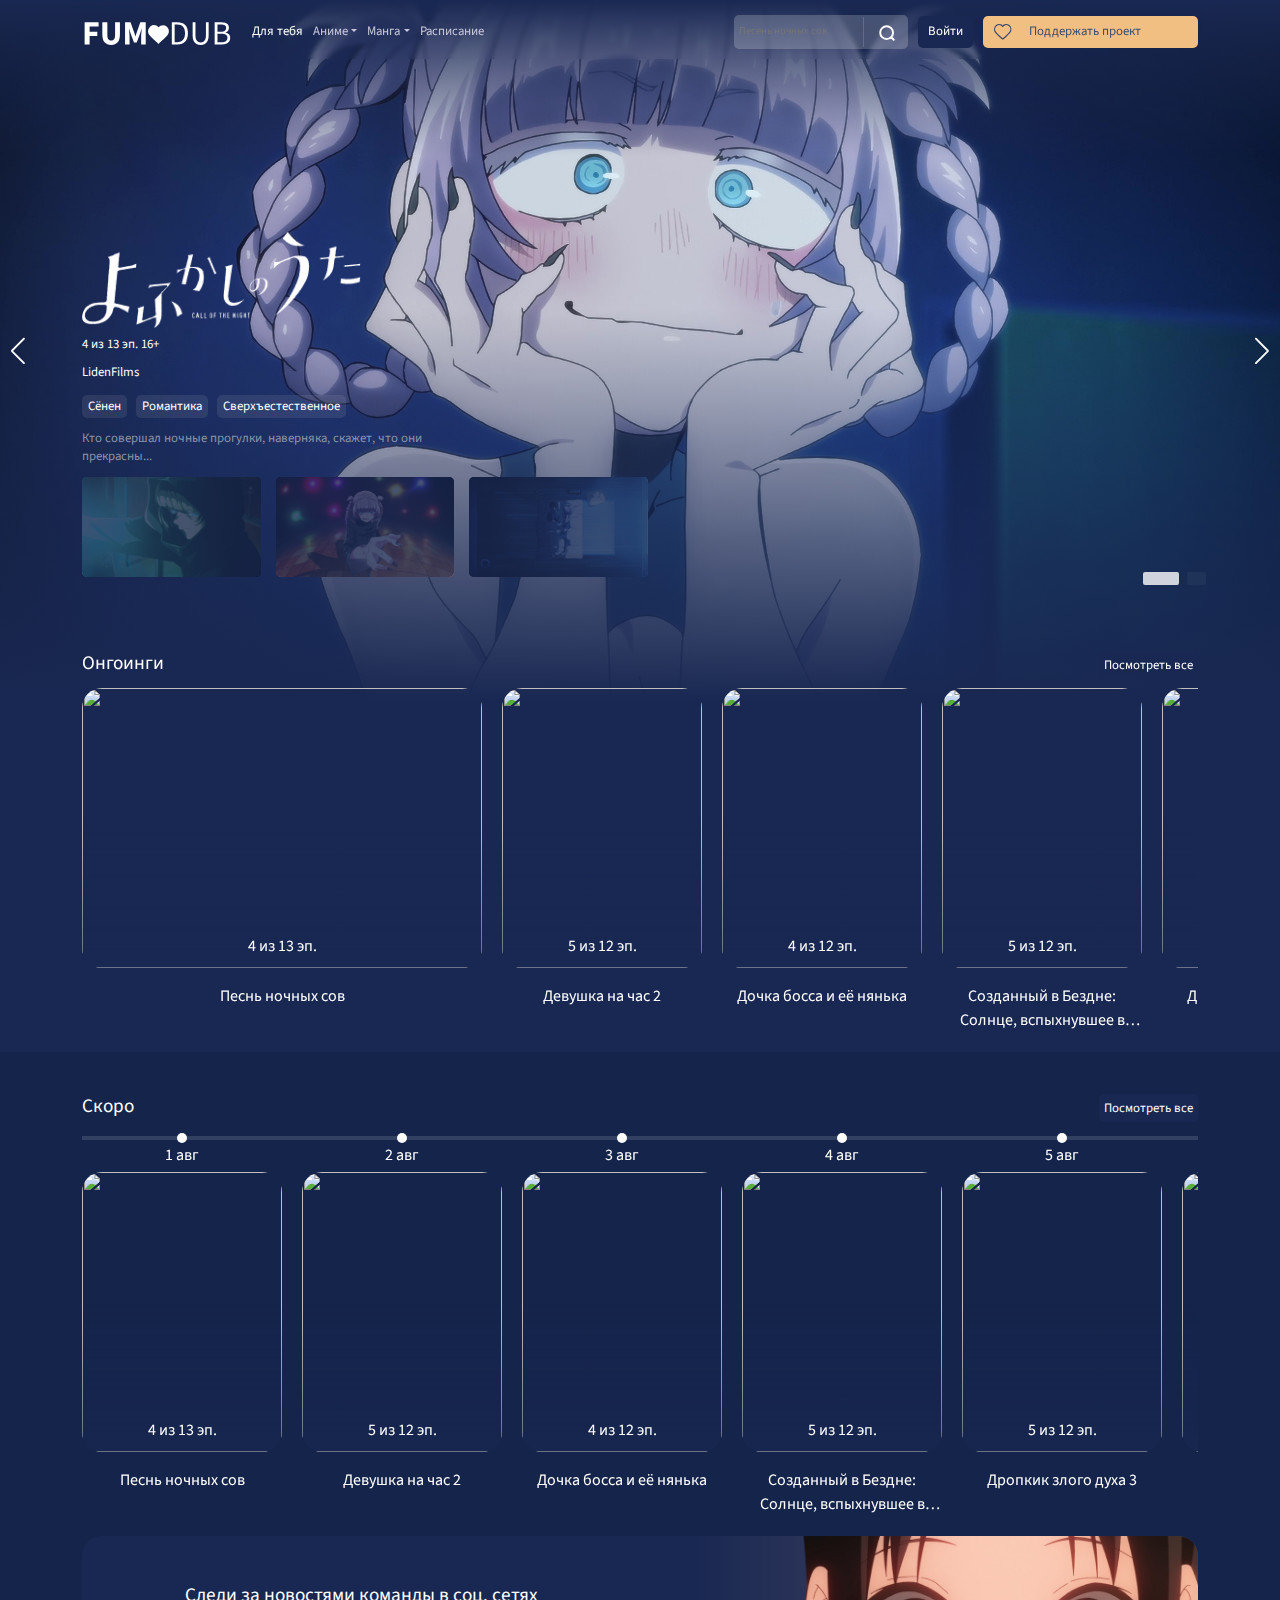
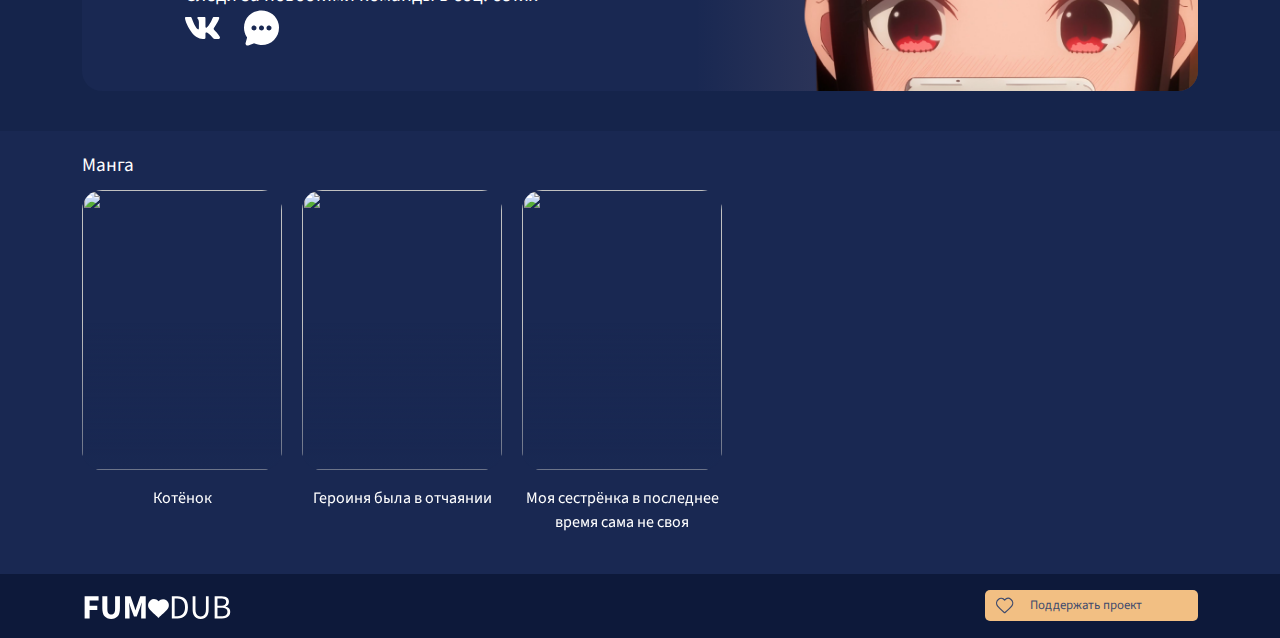
==== commit 727f9c76: "Add files via upload" ====
--- a/index.html
+++ b/index.html
@@ -31,32 +31,21 @@
 <body>
 
   <header>
-    <nav class="navbar navbar-expand-lg navbar-dark">
-      <div class="container">
-        <a class="navbar-brand" href="#">
-          <span>
-                        <strong>Fum</strong>❤️dub
-                    </span>
-
+    <nav>
+      <div class="container navbar-custom">
+        <a class="navbar-brand" href="index.html">
           <svg width="150" height="44" viewBox="0 0 150 44" fill="none" xmlns="http://www.w3.org/2000/svg">
             <path d="M2.618 34.5V12.332H16.592V16.548H7.616V21.682H15.3V25.898H7.616V34.5H2.618ZM29.1861 34.908C26.3074 34.908 24.1087 34.058 22.5901 32.358C21.0714 30.658 20.3121 27.9493 20.3121 24.232V12.332H25.3441V24.742C25.3441 26.918 25.6727 28.4367 26.3301 29.298C26.9874 30.1593 27.9394 30.59 29.1861 30.59C30.4327 30.59 31.3961 30.1593 32.0761 29.298C32.7561 28.4367 33.0961 26.918 33.0961 24.742V12.332H37.9241V24.232C37.9241 27.9493 37.1761 30.658 35.6801 32.358C34.2067 34.058 32.0421 34.908 29.1861 34.908ZM43.0594 34.5V12.332H48.5334L52.1034 22.192C52.3301 22.8267 52.5454 23.4953 52.7494 24.198C52.9534 24.9007 53.1687 25.592 53.3954 26.272H53.5314C53.7581 25.592 53.9621 24.9007 54.1434 24.198C54.3474 23.4953 54.5627 22.8267 54.7894 22.192L58.2914 12.332H63.7314V34.5H59.1754V26.374C59.1754 25.6487 59.2094 24.844 59.2774 23.96C59.3681 23.0533 59.4587 22.1467 59.5494 21.24C59.6627 20.3333 59.7534 19.5287 59.8214 18.826H59.6854L57.8834 24.096L54.7214 32.562H51.9674L48.8054 24.096L47.0374 18.826H46.9014C46.9921 19.5287 47.0827 20.3333 47.1734 21.24C47.2641 22.1467 47.3434 23.0533 47.4114 23.96C47.5021 24.844 47.5474 25.6487 47.5474 26.374V34.5H43.0594ZM89.8198 34.5V12.196H95.3958C98.8411 12.196 101.459 13.1593 103.25 15.086C105.04 16.99 105.936 19.71 105.936 23.246C105.936 26.8047 105.04 29.57 103.25 31.542C101.482 33.514 98.9091 34.5 95.5318 34.5H89.8198ZM92.6418 32.188H95.1918C97.7984 32.188 99.7478 31.406 101.04 29.842C102.354 28.2553 103.012 26.0567 103.012 23.246C103.012 20.4353 102.354 18.282 101.04 16.786C99.7478 15.2673 97.7984 14.508 95.1918 14.508H92.6418V32.188ZM118.66 34.908C117.141 34.908 115.77 34.602 114.546 33.99C113.344 33.378 112.392 32.3693 111.69 30.964C110.987 29.5587 110.636 27.666 110.636 25.286V12.196H113.458V25.354C113.458 27.1447 113.684 28.5613 114.138 29.604C114.614 30.624 115.237 31.3493 116.008 31.78C116.801 32.2107 117.685 32.426 118.66 32.426C119.657 32.426 120.552 32.2107 121.346 31.78C122.139 31.3493 122.762 30.624 123.216 29.604C123.692 28.5613 123.93 27.1447 123.93 25.354V12.196H126.65V25.286C126.65 27.666 126.298 29.5587 125.596 30.964C124.893 32.3693 123.941 33.378 122.74 33.99C121.538 34.602 120.178 34.908 118.66 34.908ZM132.652 34.5V12.196H139.282C140.8 12.196 142.126 12.3773 143.26 12.74C144.416 13.1027 145.311 13.6807 145.946 14.474C146.603 15.2673 146.932 16.3213 146.932 17.636C146.932 18.7467 146.648 19.7553 146.082 20.662C145.538 21.546 144.733 22.158 143.668 22.498V22.634C145.005 22.8833 146.093 23.45 146.932 24.334C147.793 25.218 148.224 26.4307 148.224 27.972C148.224 29.4227 147.861 30.6353 147.136 31.61C146.433 32.5847 145.447 33.31 144.178 33.786C142.908 34.262 141.435 34.5 139.758 34.5H132.652ZM135.474 21.682H138.772C140.676 21.682 142.047 21.3533 142.886 20.696C143.724 20.0387 144.144 19.1433 144.144 18.01C144.144 16.718 143.702 15.8 142.818 15.256C141.956 14.712 140.653 14.44 138.908 14.44H135.474V21.682ZM135.474 32.256H139.35C141.276 32.256 142.772 31.9047 143.838 31.202C144.903 30.4767 145.436 29.366 145.436 27.87C145.436 26.4873 144.903 25.4787 143.838 24.844C142.795 24.1867 141.299 23.858 139.35 23.858H135.474V32.256Z" fill="white" />
             <path fill-rule="evenodd" clip-rule="evenodd" d="M76.4928 17.3498C74.4101 14.915 70.9372 14.26 68.3277 16.4896C65.7183 18.7191 65.3509 22.4469 67.4001 25.0838C69.1039 27.2762 74.2601 31.9001 75.95 33.3967C76.1391 33.5641 76.2336 33.6479 76.3439 33.6807C76.4401 33.7095 76.5454 33.7095 76.6417 33.6807C76.7519 33.6479 76.8465 33.5641 77.0355 33.3967C78.7255 31.9001 83.8817 27.2762 85.5854 25.0838C87.6346 22.4469 87.3121 18.6957 84.6578 16.4896C82.0036 14.2835 78.5754 14.915 76.4928 17.3498Z" fill="white" />
           </svg>
         </a>
-
-        <button class="navbar-toggler" type="button" data-bs-toggle="collapse" data-bs-target="#navbarSupportedContent" aria-controls="navbarSupportedContent" aria-expanded="false" aria-label="Toggle navigation">
-          <span class="navbar-toggler-icon"></span>
-        </button>
-
-        <div class="collapse navbar-collapse" id="navbarSupportedContent">
-          <ul class="navbar-nav me-auto mb-2 mb-lg-0">
+        <div class="navbar-list">
+          <ul class="navbar-nav">
             <li class="nav-item">
-              <a class="nav-link active" aria-current="page" href="#">Для тебя</a>
+              <a class="nav-link foryou" aria-current="page" href="#">Для тебя</a>
             </li>
             <li class="nav-item dropdown">
-              <a class="nav-link dropdown-toggle" href="#" role="button" data-bs-toggle="dropdown" aria-expanded="false">
-                                Аниме
-                            </a>
+              <a class="nav-link dropdown-toggle" href="#" role="button" data-bs-toggle="dropdown" aria-expanded="false">Аниме</a>
               <ul class="dropdown-menu">
                 <li><a class="dropdown-item" href="#">Аниме</a></li>
                 <li><a class="dropdown-item" href="#">Хентай</a></li>
@@ -65,9 +54,7 @@
               </ul>
             </li>
             <li class="nav-item dropdown">
-              <a class="nav-link dropdown-toggle" href="#" role="button" data-bs-toggle="dropdown" aria-expanded="false">
-                                Манга
-                            </a>
+              <a class="nav-link dropdown-toggle" href="#" role="button" data-bs-toggle="dropdown" aria-expanded="false">Манга</a>
               <ul class="dropdown-menu">
                 <li><a class="dropdown-item" href="#">Манга</a></li>
                 <li><a class="dropdown-item" href="#">Хентай манга</a></li>
@@ -77,28 +64,24 @@
               <a class="nav-link" aria-current="page" href="#">Расписание</a>
             </li>
           </ul>
-          <form class="d-flex mb-2 mb-lg-0" role="search">
-            <input class="form-control me-2" type="search" placeholder="Песень ночных сов" aria-label="Search">
+          <form class="search" role="search">
+            <input placeholder="Песень ночных сов" aria-label="Search">
             <button type="submit">
               <svg width="18" height="18" viewBox="0 0 18 18" fill="none" xmlns="http://www.w3.org/2000/svg">
                 <path d="M15.75 15.75L13.1251 13.125M15 8.625C15 12.1458 12.1458 15 8.625 15C5.10418 15 2.25 12.1458 2.25 8.625C2.25 5.10418 5.10418 2.25 8.625 2.25C12.1458 2.25 15 5.10418 15 8.625Z" stroke="white" stroke-width="2" stroke-linecap="round" stroke-linejoin="round" />
               </svg>
             </button>
           </form>
-          <ul class="navbar-nav ms-lg-3">
-            <li class="nav-item">
-              <a class="nav-link btn-default" aria-current="page" href="#">Войти</a>
-            </li>
-
-            <li class="nav-item">
-              <a class="nav-link ms-lg-3 btn-primary" aria-current="page" href="#">
-                <svg width="16" height="16" viewBox="0 0 16 16" fill="none" xmlns="http://www.w3.org/2000/svg">
-                  <path fill-rule="evenodd" clip-rule="evenodd" d="M7.99548 3.42388C6.66257 1.8656 4.43987 1.44643 2.76984 2.87334C1.0998 4.30026 0.864686 6.68598 2.17617 8.3736C3.26659 9.77674 6.56656 12.7361 7.64811 13.6939C7.76911 13.801 7.82961 13.8546 7.90018 13.8757C7.96178 13.8941 8.02917 13.8941 8.09077 13.8757C8.16134 13.8546 8.22184 13.801 8.34284 13.6939C9.42439 12.7361 12.7244 9.77674 13.8148 8.3736C15.1263 6.68598 14.9199 4.28525 13.2211 2.87334C11.5224 1.46144 9.32838 1.8656 7.99548 3.42388Z" stroke="currentColor" stroke-linecap="round" stroke-linejoin="round" />
-                </svg>
-                <span>Поддержать проект</span>
-              </a>
-            </li>
-          </ul>
+          <div class="btn-header-right">
+            <a class="nav-link btn-default" aria-current="page" href="#">Войти</a>
+
+            <a class="nav-link btn-primary" aria-current="page" href="#">
+              <svg width="10%" height="100%" viewBox="0 0 16 16" fill="none" xmlns="http://www.w3.org/2000/svg">
+                <path fill-rule="evenodd" clip-rule="evenodd" d="M7.99548 3.42388C6.66257 1.8656 4.43987 1.44643 2.76984 2.87334C1.0998 4.30026 0.864686 6.68598 2.17617 8.3736C3.26659 9.77674 6.56656 12.7361 7.64811 13.6939C7.76911 13.801 7.82961 13.8546 7.90018 13.8757C7.96178 13.8941 8.02917 13.8941 8.09077 13.8757C8.16134 13.8546 8.22184 13.801 8.34284 13.6939C9.42439 12.7361 12.7244 9.77674 13.8148 8.3736C15.1263 6.68598 14.9199 4.28525 13.2211 2.87334C11.5224 1.46144 9.32838 1.8656 7.99548 3.42388Z" stroke="currentColor" stroke-linecap="round" stroke-linejoin="round" />
+              </svg>
+              <span>Поддержать проект</span>
+            </a>
+          </div>
         </div>
       </div>
     </nav>
@@ -520,7 +503,14 @@
         </svg>
       </a>
     </div>
-    <div>Кнопка доната</div>
+    <div style="width: 20%;">
+      <a class="nav-link btn-primary" aria-current="page" href="#">
+        <svg width="10%" height="100%" viewBox="0 0 16 16" fill="none" xmlns="http://www.w3.org/2000/svg">
+          <path fill-rule="evenodd" clip-rule="evenodd" d="M7.99548 3.42388C6.66257 1.8656 4.43987 1.44643 2.76984 2.87334C1.0998 4.30026 0.864686 6.68598 2.17617 8.3736C3.26659 9.77674 6.56656 12.7361 7.64811 13.6939C7.76911 13.801 7.82961 13.8546 7.90018 13.8757C7.96178 13.8941 8.02917 13.8941 8.09077 13.8757C8.16134 13.8546 8.22184 13.801 8.34284 13.6939C9.42439 12.7361 12.7244 9.77674 13.8148 8.3736C15.1263 6.68598 14.9199 4.28525 13.2211 2.87334C11.5224 1.46144 9.32838 1.8656 7.99548 3.42388Z" stroke="currentColor" stroke-linecap="round" stroke-linejoin="round" />
+        </svg>
+        <span>Поддержать проект</span>
+      </a>
+    </div>
   </div>
 </footer>
 
--- a/assets/css/style.css
+++ b/assets/css/style.css
@@ -398,7 +398,7 @@
   border-radius: 5px;
   color: var(--button-bg);
   padding: 6px 10px;
-  font-weight: 400;
+  font-size: 1vw;
 }
 
 .btn-primary svg {
@@ -414,7 +414,7 @@
   border-radius: 5px;
   color: var(--text-prmary);
   padding: 6px 10px;
-  font-weight: 400;
+  font-size: 1vw;
 }
 
 .btn-default:hover {
@@ -539,4 +539,92 @@
   display: flex;
   align-items: center;
   justify-content: space-between;
+}
+.navbar-custom {
+  position: fixed;
+  left: 0;
+  right: 0;
+  top: 0;
+  background: transparent;
+  z-index: 1000;
+  -webkit-backdrop-filter: blur(2px);
+          backdrop-filter: blur(2px);
+  -webkit-transition: .5s;
+  transition: .5s;
+  display: flex;
+  flex-wrap: inherit;
+  align-items: center;
+  justify-content: space-between;
+  padding-top: 10px;
+  padding-bottom: 5px;
+}
+.navbar-list {
+  display: flex!important;
+  flex-basis: auto;
+  flex-grow: 1;
+  align-items: center;
+}
+.navbar-nav {
+  display: flex;
+  flex-direction: row;
+  list-style: none;
+  color: #C8C6DA;
+  margin-right: auto!important;
+}
+.nav-link {
+  margin-left: 10px;
+  font-size: 1vw;
+}
+.search {
+  background: rgba(255, 255, 255, 0.2);
+  border-radius: 5px;
+  padding: 0.2% 0.6%;
+  -webkit-backdrop-filter: blur(10px);
+          backdrop-filter: blur(10px);
+          display: flex;
+}
+
+.search button {
+  background: none;
+  border: none;
+  position: relative;
+  padding-left: 15px;
+}
+
+.search button::before {
+  content: '';
+  position: absolute;
+  top: 0;
+  left: 0;
+  bottom: 0;
+  background: rgba(217, 217, 217, 0.2);
+  width: 1px;
+  height: 100%;
+}
+
+.search input {
+  padding: 0;
+  background: none;
+  border: none;
+  color: white;
+  outline: none !important;
+  width: 90%;
+  font-size: 0.8vw;
+}
+.btn-header-right {
+  display: flex;
+  width: 30%;
+}
+.foryou {
+  color: #FFFFFF;
+  margin-left: 20px;
+}
+.dropdown-menu {
+  background: rgba(255, 255, 255, 0.2);
+  border-radius: 5px;
+  -webkit-backdrop-filter: blur(10px);
+          backdrop-filter: blur(10px);
+}
+.dropdown-item {
+  color: #FFFFFF;
 }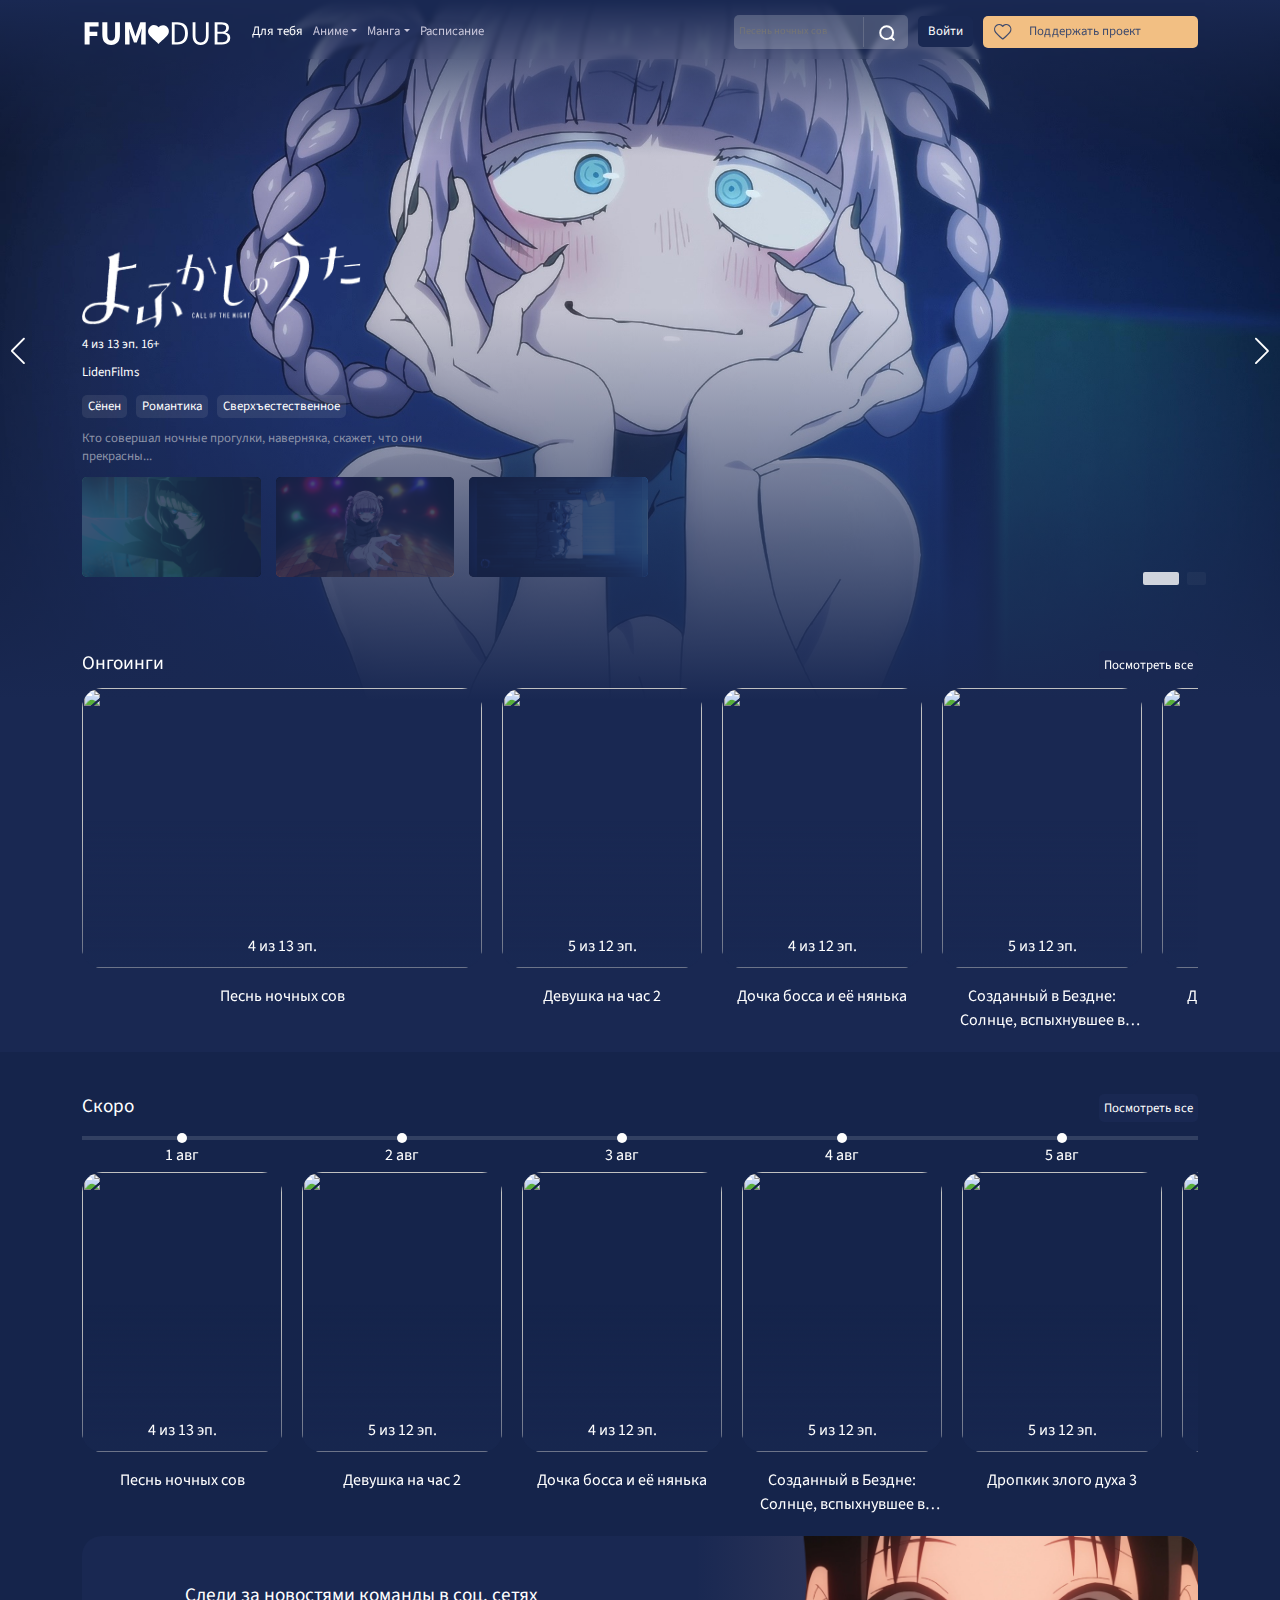
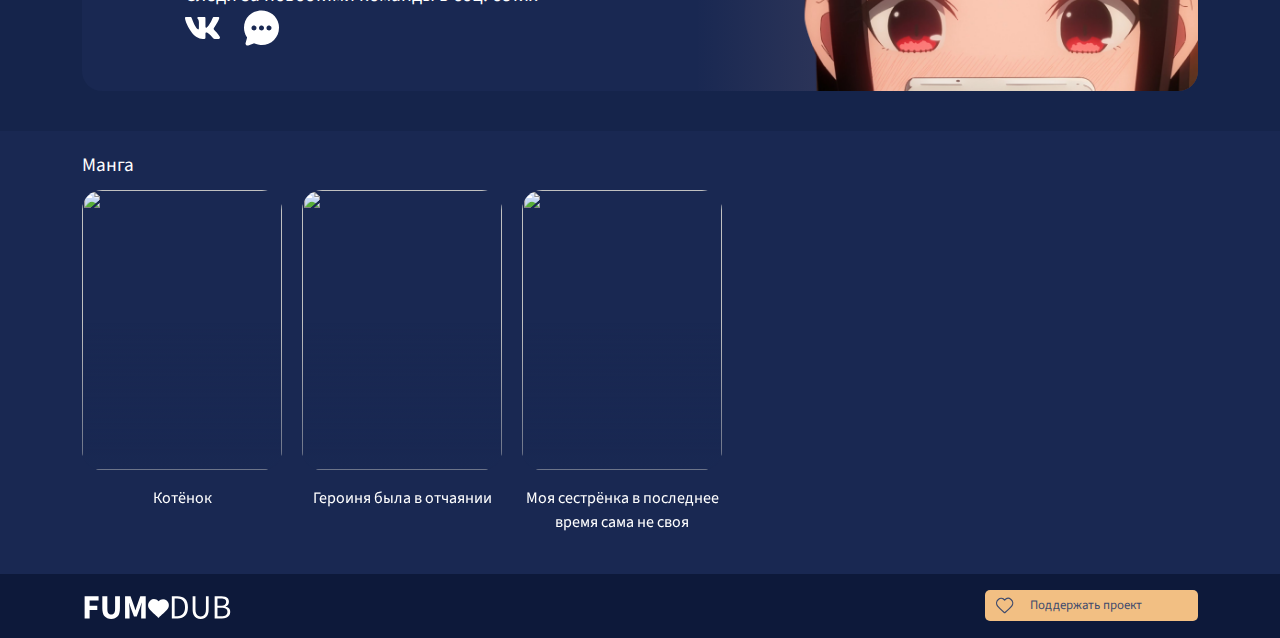
==== commit e4f45f71: "Add files via upload" ====
--- a/index.html
+++ b/index.html
@@ -73,7 +73,47 @@
             </button>
           </form>
           <div class="btn-header-right">
-            <a class="nav-link btn-default" aria-current="page" href="#">Войти</a>
+            <li class="nav-item dropdown login-btn">
+              <a class="nav-link dropdown btn-default" href="#" role="button" data-bs-toggle="dropdown" aria-expanded="false">Войти</a>
+              <ul class="dropdown-menu">
+                <li>
+                  <div class="login">
+                    <div class="edit-info">
+                      <div><span>Логин</span></div>
+                      <div>
+                        <input placeholder="Ваш логин">
+                      </div>
+                    </div>
+                    <div class="edit-info">
+                      <div><span>Пароль</span></div>
+                      <div>
+                        <input placeholder="Ваш пароль">
+                      </div>
+                    </div>
+                    <div class="edit-info">
+                      <div class="edit-info-save">
+                        <button>Войти</button>
+                      </div>
+                    </div>
+                    <div class="edit-info">
+                      <div><span>Через Соц. сети</span></div>
+                      <div>
+                        <a href="#"><img src="assets/img/vk.png"></a>
+                        <a href="#"><img src="assets/img/fb.png"></a>
+                        <a href="#"><img src="assets/img/google.png"></a>
+                        <a href="#"><img src="assets/img/yandex.png"></a>
+                      </div>
+                    </div>
+                    <div class="edit-info">
+                      <div><span>Или</span></div>
+                      <div class="reg">
+                        <a href="#">Регистрация</a>
+                      </div>
+                    </div>
+                  </div>
+                </li>
+              </ul>
+            </li>
 
             <a class="nav-link btn-primary" aria-current="page" href="#">
               <svg width="10%" height="100%" viewBox="0 0 16 16" fill="none" xmlns="http://www.w3.org/2000/svg">
--- a/assets/css/style.css
+++ b/assets/css/style.css
@@ -16,6 +16,7 @@
   background-color: var(--bg);
   color: var(--text-default);
   font-size: 14pt;
+  height: 100%;
 }
 
 html body .navbar {
@@ -627,4 +628,74 @@
 }
 .dropdown-item {
   color: #FFFFFF;
+}
+.login-btn {
+  list-style: none;
+}
+.login-btn .dropdown-menu {
+  background: #192852;
+  border-radius: 5px;
+  border: 0;
+  padding: 5px;
+}
+.login {
+  display: flex;
+  flex-direction: column;
+}
+.edit {
+  position: fixed;
+  left: 0;
+  width: 100%;
+  height: 100%;
+  background-color: #192852;
+  overflow: auto;
+  top: 0;
+}
+.edit-syze {
+  margin-left: 2%;
+  margin-right: 2%;
+  display: flex;
+}
+.edit-syze a {
+  text-decoration: none;
+  color: #FFFFFF;
+}
+.edit-info {
+  display: flex;
+  flex-direction: column;
+}
+.edit-info-save {
+  display: flex;
+  justify-content: space-between
+}
+.edit-info span {
+  color: #FFFFFF;
+}
+.edit-info input {
+  background: rgba(255, 255, 255, 0.2);
+  border-radius: 5px;
+  width: 100%;
+  border: 0;
+  color: #FFFFFF;
+  padding: 5px;
+  outline: none;
+  margin-bottom: 10px;
+}
+.edit-info button {
+  background: rgba(255, 255, 255, 0.2);
+  border-radius: 5px;
+  border: 0;
+  color: #FFFFFF;
+  padding: 5px;
+  outline: none;
+  margin-bottom: 20px;
+}
+.edit-info img {
+  width: 20%;
+  border-radius: 10px;
+  margin-right: 3%;
+}
+.reg a {
+  text-decoration: none;
+  color: #FFFFFF;
 }